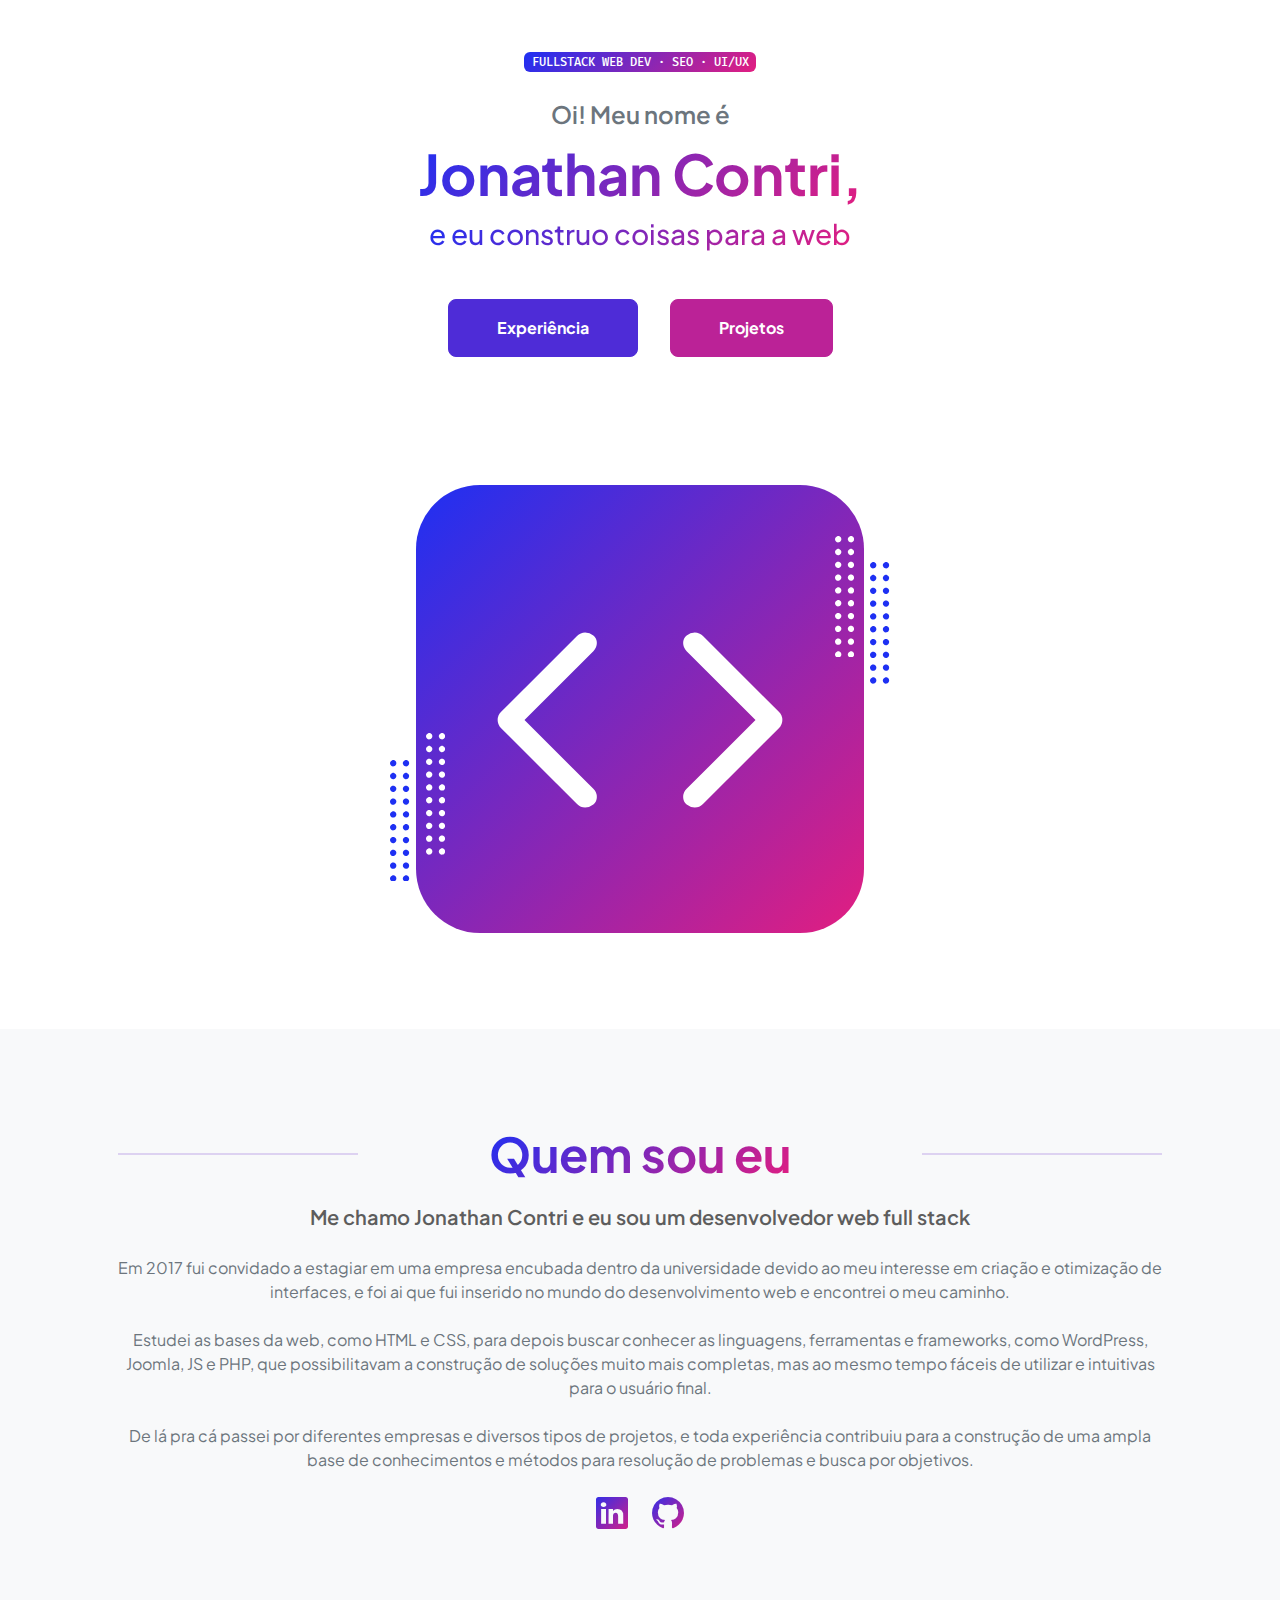
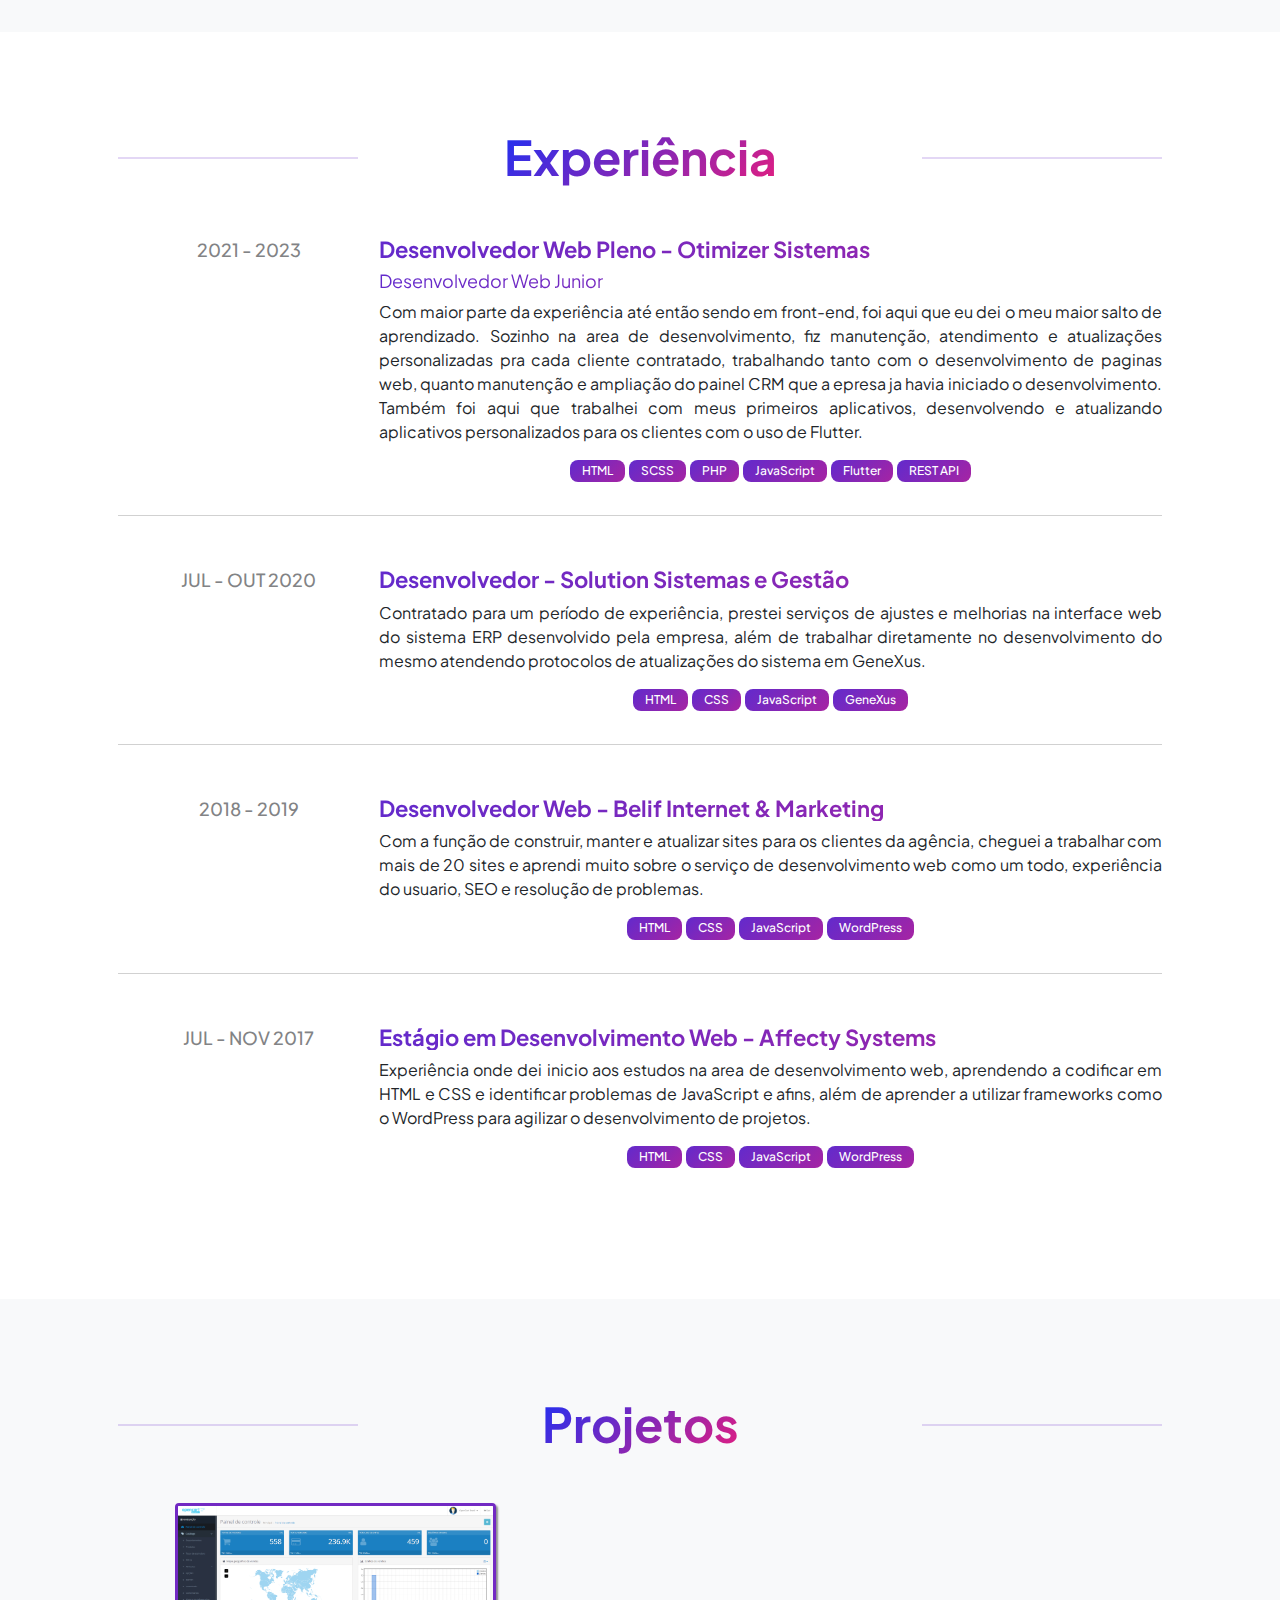
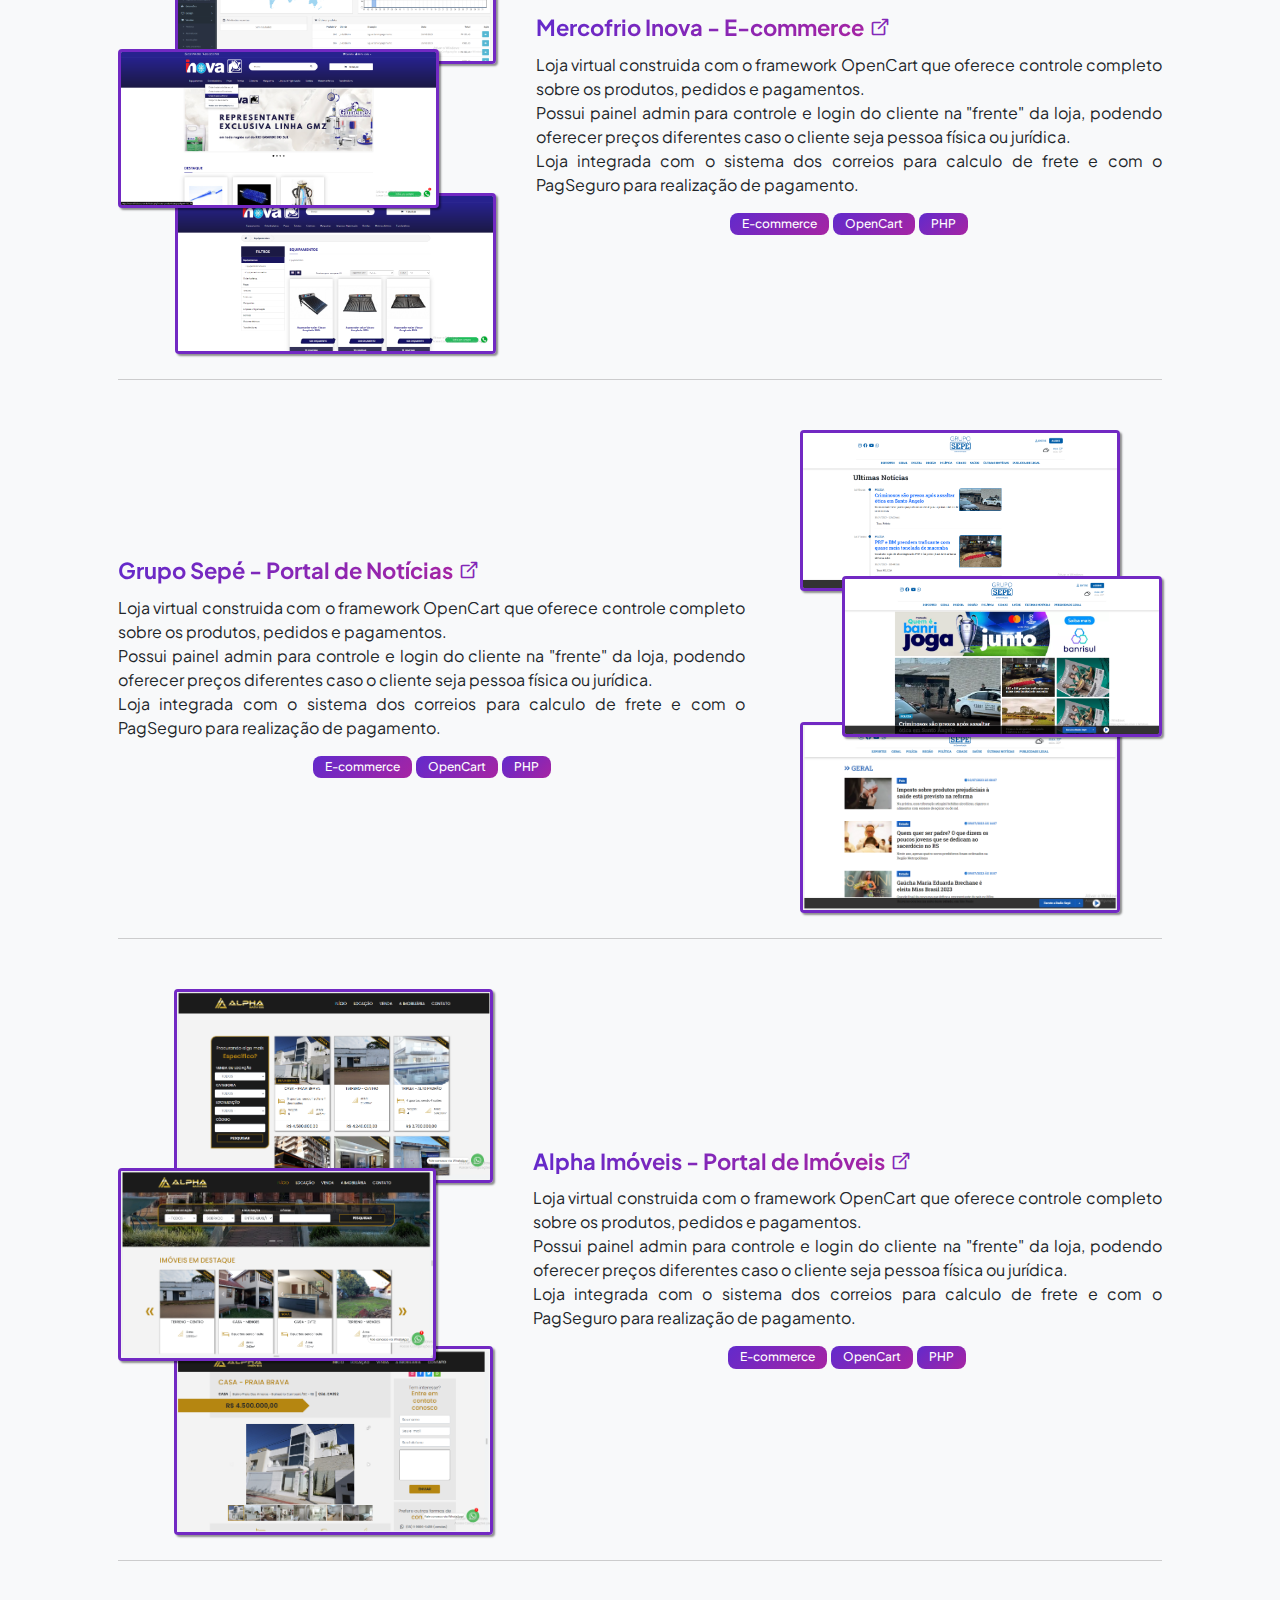
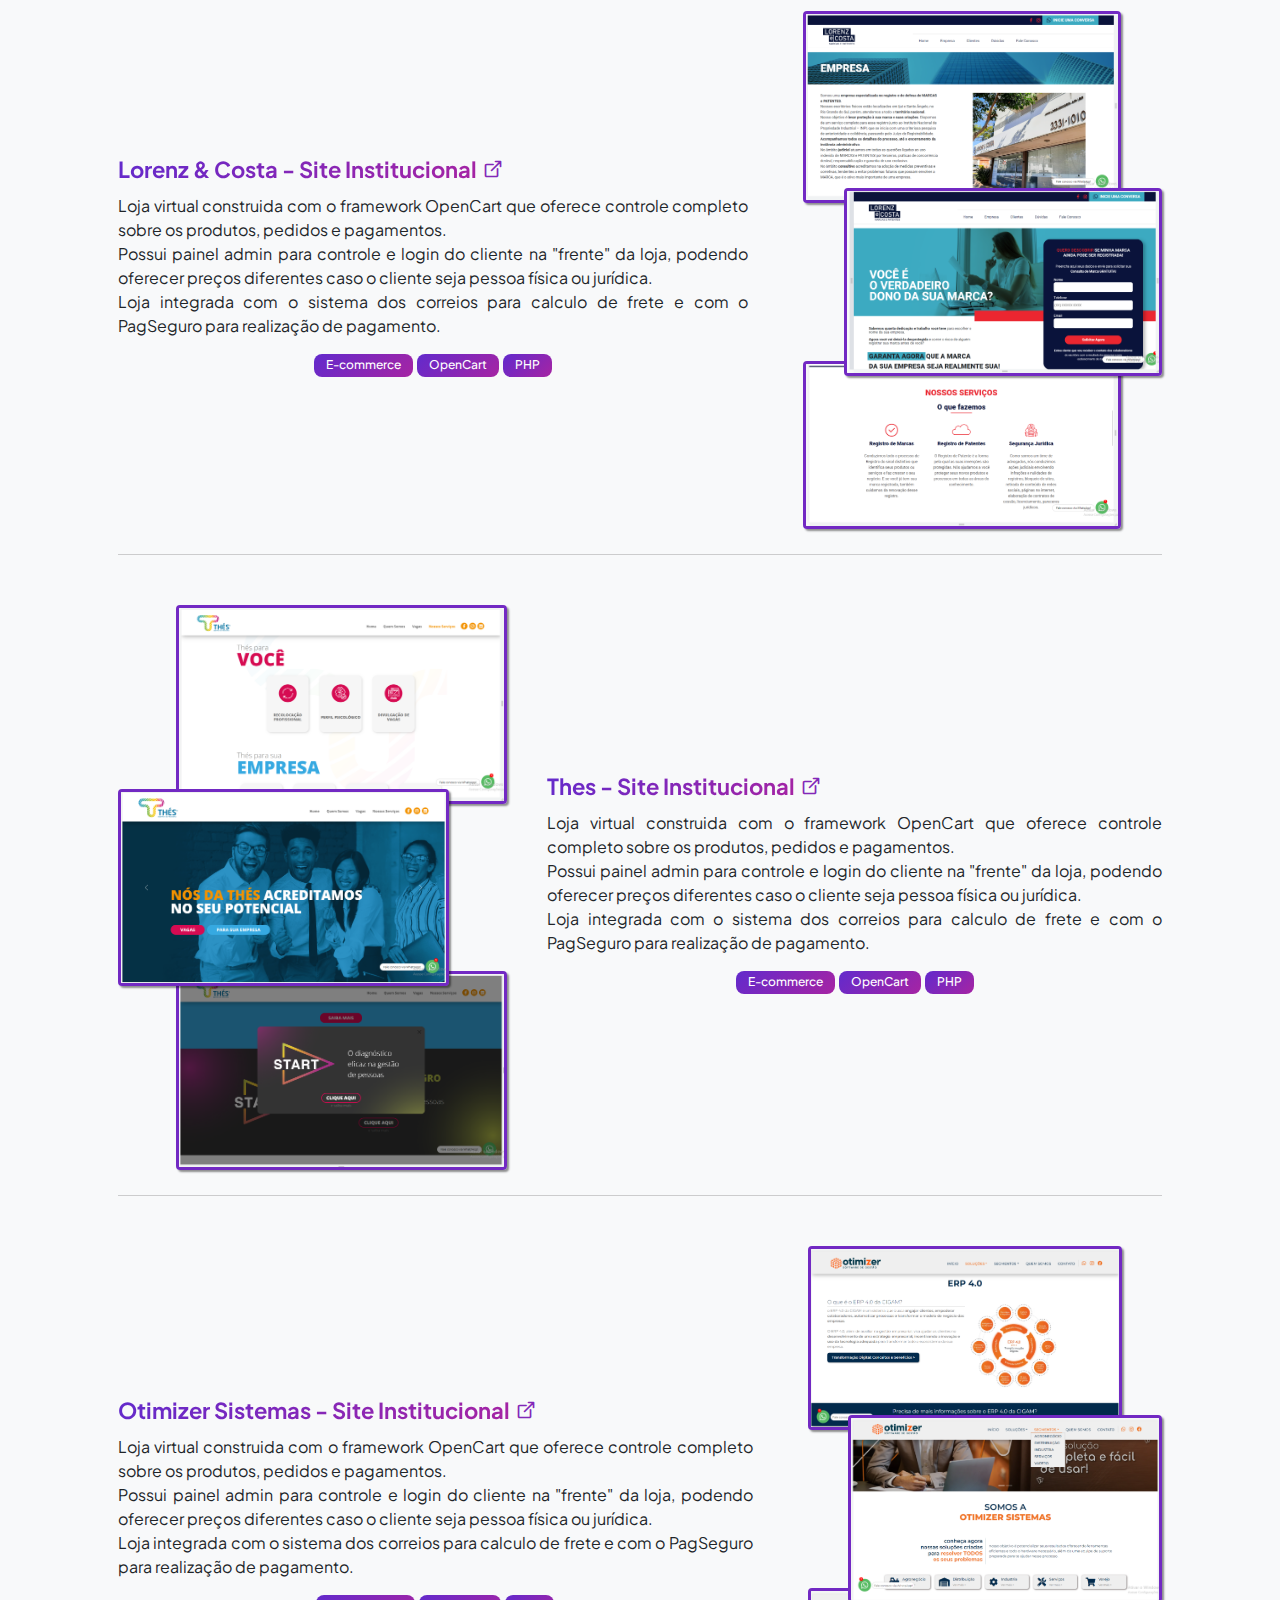
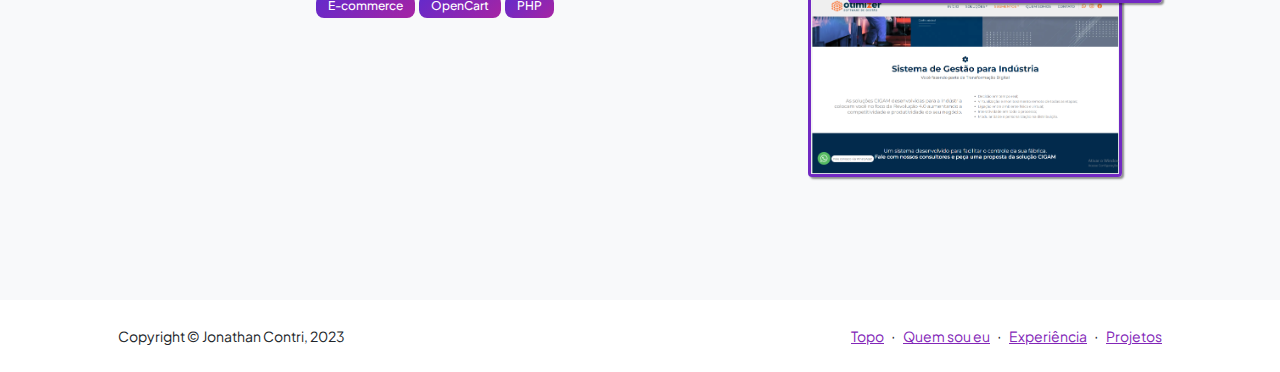
==== index.html @ 83e4466a "deploy" ====
<!DOCTYPE html>
<html lang="en">
    <head>
        <meta charset="utf-8" />
        <meta name="viewport" content="width=device-width, initial-scale=1, shrink-to-fit=no" />
        <meta name="description" content="" />
        <meta name="author" content="" />
        <title>Jonathan Contri, Desenvolvedor Web</title>
        <!-- Favicon-->
        <link rel="icon" type="image/x-icon" href="assets/favicon.ico" />
        <!-- Custom Google font-->
        <link rel="preconnect" href="https://fonts.googleapis.com" />
        <link rel="preconnect" href="https://fonts.gstatic.com" crossorigin />
        <link href="https://fonts.googleapis.com/css2?family=Plus+Jakarta+Sans:wght@100;200;300;400;500;600;700;800;900&amp;display=swap" rel="stylesheet" />
        <!-- Bootstrap icons-->
        <link href="https://cdn.jsdelivr.net/npm/bootstrap-icons@1.8.1/font/bootstrap-icons.css" rel="stylesheet" />
        <!-- Core theme CSS (includes Bootstrap)-->
        <link href="css/styles.css" rel="stylesheet" />
        <!-- Custom CSS -->
        <link href="css/custom.css" rel="stylesheet" />
        <!-- FontAwesome Icons-->
        <link rel="stylesheet" href="https://cdnjs.cloudflare.com/ajax/libs/font-awesome/6.4.0/css/all.min.css" integrity="sha512-iecdLmaskl7CVkqkXNQ/ZH/XLlvWZOJyj7Yy7tcenmpD1ypASozpmT/E0iPtmFIB46ZmdtAc9eNBvH0H/ZpiBw==" crossorigin="anonymous" referrerpolicy="no-referrer" />
    </head>
    <body id="index" class="d-flex flex-column h-100">
        <main class="flex-shrink-0">
            <!-- Navigation-->
            <!--
            <nav class="navbar navbar-expand-lg navbar-light bg-white py-3">
                <div class="container px-5">
                    <a class="navbar-brand" href="index.html"><span class="fw-bolder text-primary"></span></a>
                    <button class="navbar-toggler" type="button" data-bs-toggle="collapse" data-bs-target="#navbarSupportedContent" aria-controls="navbarSupportedContent" aria-expanded="false" aria-label="Toggle navigation"><span class="navbar-toggler-icon"></span></button>
                    <div class="collapse navbar-collapse" id="navbarSupportedContent">
                        <ul class="navbar-nav ms-auto mb-2 mb-lg-0 small fw-bolder">
                            <li class="nav-item"><a class="nav-link" href="index.html"></a></li>
                            <li class="nav-item"><a class="nav-link" href="resume.html"></a></li>
                            <li class="nav-item"><a class="nav-link" href="projects.html"></a></li>
                            <li class="nav-item"><a class="nav-link" href="contact.html"></a></li>
                        </ul>
                    </div>
                </div>
            </nav>
            -->
            <!-- Header-->
            <header id="topo" class="py-5">
                <div class="container px-5 pb-5">
                    <div class="row gx-5 align-items-center">
                        <div class="col-xxl-5">
                            <!-- Header text content-->
                            <div id="header-content" class="text-center text-xxl-start">
                                <div class="badge bg-gradient-primary-to-secondary text-white mb-4"><div class="text-uppercase">FULLSTACK WEB DEV &middot; SEO &middot; UI/UX</div></div>
                                <div class="fs-2 text-muted">Oi! Meu nome é</div>
                                <h1 class="display-3 fw-bolder"><span class="text-gradient d-inline">Jonathan Contri,</span></h1>
                                <h3 class="fs-3 mb-5"><span class="text-gradient d-inline">e eu construo coisas para a web</span></h3> 
                                <div class="d-grid gap-3 d-sm-flex justify-content-sm-center justify-content-xxl-start mb-3">
                                    <a class="btn btn-primary btn-lg px-5 py-3 me-sm-3 fs-6 fw-bolder" href="#experience">Experiência</a>
                                    <a class="btn btn-secondary btn-lg px-5 py-3 fs-6 fw-bolder" href="#experience">Projetos</a>
                                </div>
                            </div>
                        </div>
                        <div class="col-xxl-7">
                            <!-- Header profile picture-->
                            <div class="d-flex justify-content-center mt-5 mt-xxl-0">
                                <div class="profile bg-gradient-primary-to-secondary">
                                    <!-- <img class="profile-img" src="assets/profile.png" alt="..." /> -->
                                    <i class="bi bi-code"></i>
                                    <div class="dots-1">
                                        <!-- SVG Dots-->
                                        <svg version="1.1" xmlns="http://www.w3.org/2000/svg" xmlns:xlink="http://www.w3.org/1999/xlink" x="0px" y="0px" viewBox="0 0 191.6 1215.4" style="enable-background: new 0 0 191.6 1215.4" xml:space="preserve">
                                            <g transform="translate(0.000000,1280.000000) scale(0.100000,-0.100000)">
                                                <path d="M227.7,12788.6c-105-35-200-141-222-248c-43-206,163-412,369-369c155,32,275,190,260,339c-11,105-90,213-190,262        C383.7,12801.6,289.7,12808.6,227.7,12788.6z"></path>
                                                <path d="M1507.7,12788.6c-151-50-253-216-222-362c25-119,136-230,254-255c194-41,395,142,375,339c-11,105-90,213-190,262        C1663.7,12801.6,1569.7,12808.6,1507.7,12788.6z"></path>
                                                <path d="M227.7,11508.6c-105-35-200-141-222-248c-43-206,163-412,369-369c155,32,275,190,260,339c-11,105-90,213-190,262        C383.7,11521.6,289.7,11528.6,227.7,11508.6z"></path>
                                                <path d="M1507.7,11508.6c-151-50-253-216-222-362c25-119,136-230,254-255c194-41,395,142,375,339c-11,105-90,213-190,262        C1663.7,11521.6,1569.7,11528.6,1507.7,11508.6z"></path>
                                                <path d="M227.7,10228.6c-105-35-200-141-222-248c-43-206,163-412,369-369c155,32,275,190,260,339c-11,105-90,213-190,262        C383.7,10241.6,289.7,10248.6,227.7,10228.6z"></path>
                                                <path d="M1507.7,10228.6c-105-35-200-141-222-248c-43-206,163-412,369-369c155,32,275,190,260,339c-11,105-90,213-190,262        C1663.7,10241.6,1569.7,10248.6,1507.7,10228.6z"></path>
                                                <path d="M227.7,8948.6c-105-35-200-141-222-248c-43-206,163-412,369-369c155,32,275,190,260,339c-11,105-90,213-190,262        C383.7,8961.6,289.7,8968.6,227.7,8948.6z"></path>
                                                <path d="M1507.7,8948.6c-105-35-200-141-222-248c-43-206,163-412,369-369c155,32,275,190,260,339c-11,105-90,213-190,262        C1663.7,8961.6,1569.7,8968.6,1507.7,8948.6z"></path>
                                                <path d="M227.7,7668.6c-105-35-200-141-222-248c-43-206,163-412,369-369c155,32,275,190,260,339c-11,105-90,213-190,262        C383.7,7681.6,289.7,7688.6,227.7,7668.6z"></path>
                                                <path d="M1507.7,7668.6c-105-35-200-141-222-248c-43-206,163-412,369-369c155,32,275,190,260,339c-11,105-90,213-190,262        C1663.7,7681.6,1569.7,7688.6,1507.7,7668.6z"></path>
                                                <path d="M227.7,6388.6c-105-35-200-141-222-248c-43-206,163-412,369-369c155,32,275,190,260,339c-11,105-90,213-190,262        C383.7,6401.6,289.7,6408.6,227.7,6388.6z"></path>
                                                <path d="M1507.7,6388.6c-105-35-200-141-222-248c-43-206,163-412,369-369c155,32,275,190,260,339c-11,105-90,213-190,262        C1663.7,6401.6,1569.7,6408.6,1507.7,6388.6z"></path>
                                                <path d="M227.7,5108.6c-105-35-200-141-222-248c-43-206,163-412,369-369c155,32,275,190,260,339c-11,105-90,213-190,262        C383.7,5121.6,289.7,5128.6,227.7,5108.6z"></path>
                                                <path d="M1507.7,5108.6c-105-35-200-141-222-248c-43-206,163-412,369-369c155,32,275,190,260,339c-11,105-90,213-190,262        C1663.7,5121.6,1569.7,5128.6,1507.7,5108.6z"></path>
                                                <path d="M227.7,3828.6c-105-35-200-141-222-248c-43-206,163-412,369-369c155,32,275,190,260,339c-11,105-90,213-190,262        C383.7,3841.6,289.7,3848.6,227.7,3828.6z"></path>
                                                <path d="M1507.7,3828.6c-105-35-200-141-222-248c-43-206,163-412,369-369c155,32,275,190,260,339c-11,105-90,213-190,262        C1663.7,3841.6,1569.7,3848.6,1507.7,3828.6z"></path>
                                                <path d="M227.7,2548.6c-105-35-200-141-222-248c-43-206,163-412,369-369c155,32,275,190,260,339c-11,105-90,213-190,262        C383.7,2561.6,289.7,2568.6,227.7,2548.6z"></path>
                                                <path d="M1507.7,2548.6c-105-35-200-141-222-248c-43-206,163-412,369-369c155,32,275,190,260,339c-11,105-90,213-190,262        C1663.7,2561.6,1569.7,2568.6,1507.7,2548.6z"></path>
                                                <path d="M227.7,1268.6c-105-35-200-141-222-248c-43-206,163-412,369-369c155,32,275,190,260,339c-11,105-90,213-190,262        C383.7,1281.6,289.7,1288.6,227.7,1268.6z"></path>
                                                <path d="M1507.7,1268.6c-105-35-200-141-222-248c-43-206,163-412,369-369c155,32,275,190,260,339c-11,105-90,213-190,262        C1663.7,1281.6,1569.7,1288.6,1507.7,1268.6z"></path>
                                            </g>
                                        </svg>
                                        <!-- END of SVG dots-->
                                    </div>
                                    <div class="dots-2">
                                        <!-- SVG Dots-->
                                        <svg version="1.1" xmlns="http://www.w3.org/2000/svg" xmlns:xlink="http://www.w3.org/1999/xlink" x="0px" y="0px" viewBox="0 0 191.6 1215.4" style="enable-background: new 0 0 191.6 1215.4" xml:space="preserve">
                                            <g transform="translate(0.000000,1280.000000) scale(0.100000,-0.100000)">
                                                <path d="M227.7,12788.6c-105-35-200-141-222-248c-43-206,163-412,369-369c155,32,275,190,260,339c-11,105-90,213-190,262        C383.7,12801.6,289.7,12808.6,227.7,12788.6z"></path>
                                                <path d="M1507.7,12788.6c-151-50-253-216-222-362c25-119,136-230,254-255c194-41,395,142,375,339c-11,105-90,213-190,262        C1663.7,12801.6,1569.7,12808.6,1507.7,12788.6z"></path>
                                                <path d="M227.7,11508.6c-105-35-200-141-222-248c-43-206,163-412,369-369c155,32,275,190,260,339c-11,105-90,213-190,262        C383.7,11521.6,289.7,11528.6,227.7,11508.6z"></path>
                                                <path d="M1507.7,11508.6c-151-50-253-216-222-362c25-119,136-230,254-255c194-41,395,142,375,339c-11,105-90,213-190,262        C1663.7,11521.6,1569.7,11528.6,1507.7,11508.6z"></path>
                                                <path d="M227.7,10228.6c-105-35-200-141-222-248c-43-206,163-412,369-369c155,32,275,190,260,339c-11,105-90,213-190,262        C383.7,10241.6,289.7,10248.6,227.7,10228.6z"></path>
                                                <path d="M1507.7,10228.6c-105-35-200-141-222-248c-43-206,163-412,369-369c155,32,275,190,260,339c-11,105-90,213-190,262        C1663.7,10241.6,1569.7,10248.6,1507.7,10228.6z"></path>
                                                <path d="M227.7,8948.6c-105-35-200-141-222-248c-43-206,163-412,369-369c155,32,275,190,260,339c-11,105-90,213-190,262        C383.7,8961.6,289.7,8968.6,227.7,8948.6z"></path>
                                                <path d="M1507.7,8948.6c-105-35-200-141-222-248c-43-206,163-412,369-369c155,32,275,190,260,339c-11,105-90,213-190,262        C1663.7,8961.6,1569.7,8968.6,1507.7,8948.6z"></path>
                                                <path d="M227.7,7668.6c-105-35-200-141-222-248c-43-206,163-412,369-369c155,32,275,190,260,339c-11,105-90,213-190,262        C383.7,7681.6,289.7,7688.6,227.7,7668.6z"></path>
                                                <path d="M1507.7,7668.6c-105-35-200-141-222-248c-43-206,163-412,369-369c155,32,275,190,260,339c-11,105-90,213-190,262        C1663.7,7681.6,1569.7,7688.6,1507.7,7668.6z"></path>
                                                <path d="M227.7,6388.6c-105-35-200-141-222-248c-43-206,163-412,369-369c155,32,275,190,260,339c-11,105-90,213-190,262        C383.7,6401.6,289.7,6408.6,227.7,6388.6z"></path>
                                                <path d="M1507.7,6388.6c-105-35-200-141-222-248c-43-206,163-412,369-369c155,32,275,190,260,339c-11,105-90,213-190,262        C1663.7,6401.6,1569.7,6408.6,1507.7,6388.6z"></path>
                                                <path d="M227.7,5108.6c-105-35-200-141-222-248c-43-206,163-412,369-369c155,32,275,190,260,339c-11,105-90,213-190,262        C383.7,5121.6,289.7,5128.6,227.7,5108.6z"></path>
                                                <path d="M1507.7,5108.6c-105-35-200-141-222-248c-43-206,163-412,369-369c155,32,275,190,260,339c-11,105-90,213-190,262        C1663.7,5121.6,1569.7,5128.6,1507.7,5108.6z"></path>
                                                <path d="M227.7,3828.6c-105-35-200-141-222-248c-43-206,163-412,369-369c155,32,275,190,260,339c-11,105-90,213-190,262        C383.7,3841.6,289.7,3848.6,227.7,3828.6z"></path>
                                                <path d="M1507.7,3828.6c-105-35-200-141-222-248c-43-206,163-412,369-369c155,32,275,190,260,339c-11,105-90,213-190,262        C1663.7,3841.6,1569.7,3848.6,1507.7,3828.6z"></path>
                                                <path d="M227.7,2548.6c-105-35-200-141-222-248c-43-206,163-412,369-369c155,32,275,190,260,339c-11,105-90,213-190,262        C383.7,2561.6,289.7,2568.6,227.7,2548.6z"></path>
                                                <path d="M1507.7,2548.6c-105-35-200-141-222-248c-43-206,163-412,369-369c155,32,275,190,260,339c-11,105-90,213-190,262        C1663.7,2561.6,1569.7,2568.6,1507.7,2548.6z"></path>
                                                <path d="M227.7,1268.6c-105-35-200-141-222-248c-43-206,163-412,369-369c155,32,275,190,260,339c-11,105-90,213-190,262        C383.7,1281.6,289.7,1288.6,227.7,1268.6z"></path>
                                                <path d="M1507.7,1268.6c-105-35-200-141-222-248c-43-206,163-412,369-369c155,32,275,190,260,339c-11,105-90,213-190,262        C1663.7,1281.6,1569.7,1288.6,1507.7,1268.6z"></path>
                                            </g>
                                        </svg>
                                        <!-- END of SVG dots-->
                                    </div>
                                    <div class="dots-3">
                                        <!-- SVG Dots-->
                                        <svg version="1.1" xmlns="http://www.w3.org/2000/svg" xmlns:xlink="http://www.w3.org/1999/xlink" x="0px" y="0px" viewBox="0 0 191.6 1215.4" style="enable-background: new 0 0 191.6 1215.4" xml:space="preserve">
                                            <g transform="translate(0.000000,1280.000000) scale(0.100000,-0.100000)">
                                                <path d="M227.7,12788.6c-105-35-200-141-222-248c-43-206,163-412,369-369c155,32,275,190,260,339c-11,105-90,213-190,262        C383.7,12801.6,289.7,12808.6,227.7,12788.6z"></path>
                                                <path d="M1507.7,12788.6c-151-50-253-216-222-362c25-119,136-230,254-255c194-41,395,142,375,339c-11,105-90,213-190,262        C1663.7,12801.6,1569.7,12808.6,1507.7,12788.6z"></path>
                                                <path d="M227.7,11508.6c-105-35-200-141-222-248c-43-206,163-412,369-369c155,32,275,190,260,339c-11,105-90,213-190,262        C383.7,11521.6,289.7,11528.6,227.7,11508.6z"></path>
                                                <path d="M1507.7,11508.6c-151-50-253-216-222-362c25-119,136-230,254-255c194-41,395,142,375,339c-11,105-90,213-190,262        C1663.7,11521.6,1569.7,11528.6,1507.7,11508.6z"></path>
                                                <path d="M227.7,10228.6c-105-35-200-141-222-248c-43-206,163-412,369-369c155,32,275,190,260,339c-11,105-90,213-190,262        C383.7,10241.6,289.7,10248.6,227.7,10228.6z"></path>
                                                <path d="M1507.7,10228.6c-105-35-200-141-222-248c-43-206,163-412,369-369c155,32,275,190,260,339c-11,105-90,213-190,262        C1663.7,10241.6,1569.7,10248.6,1507.7,10228.6z"></path>
                                                <path d="M227.7,8948.6c-105-35-200-141-222-248c-43-206,163-412,369-369c155,32,275,190,260,339c-11,105-90,213-190,262        C383.7,8961.6,289.7,8968.6,227.7,8948.6z"></path>
                                                <path d="M1507.7,8948.6c-105-35-200-141-222-248c-43-206,163-412,369-369c155,32,275,190,260,339c-11,105-90,213-190,262        C1663.7,8961.6,1569.7,8968.6,1507.7,8948.6z"></path>
                                                <path d="M227.7,7668.6c-105-35-200-141-222-248c-43-206,163-412,369-369c155,32,275,190,260,339c-11,105-90,213-190,262        C383.7,7681.6,289.7,7688.6,227.7,7668.6z"></path>
                                                <path d="M1507.7,7668.6c-105-35-200-141-222-248c-43-206,163-412,369-369c155,32,275,190,260,339c-11,105-90,213-190,262        C1663.7,7681.6,1569.7,7688.6,1507.7,7668.6z"></path>
                                                <path d="M227.7,6388.6c-105-35-200-141-222-248c-43-206,163-412,369-369c155,32,275,190,260,339c-11,105-90,213-190,262        C383.7,6401.6,289.7,6408.6,227.7,6388.6z"></path>
                                                <path d="M1507.7,6388.6c-105-35-200-141-222-248c-43-206,163-412,369-369c155,32,275,190,260,339c-11,105-90,213-190,262        C1663.7,6401.6,1569.7,6408.6,1507.7,6388.6z"></path>
                                                <path d="M227.7,5108.6c-105-35-200-141-222-248c-43-206,163-412,369-369c155,32,275,190,260,339c-11,105-90,213-190,262        C383.7,5121.6,289.7,5128.6,227.7,5108.6z"></path>
                                                <path d="M1507.7,5108.6c-105-35-200-141-222-248c-43-206,163-412,369-369c155,32,275,190,260,339c-11,105-90,213-190,262        C1663.7,5121.6,1569.7,5128.6,1507.7,5108.6z"></path>
                                                <path d="M227.7,3828.6c-105-35-200-141-222-248c-43-206,163-412,369-369c155,32,275,190,260,339c-11,105-90,213-190,262        C383.7,3841.6,289.7,3848.6,227.7,3828.6z"></path>
                                                <path d="M1507.7,3828.6c-105-35-200-141-222-248c-43-206,163-412,369-369c155,32,275,190,260,339c-11,105-90,213-190,262        C1663.7,3841.6,1569.7,3848.6,1507.7,3828.6z"></path>
                                                <path d="M227.7,2548.6c-105-35-200-141-222-248c-43-206,163-412,369-369c155,32,275,190,260,339c-11,105-90,213-190,262        C383.7,2561.6,289.7,2568.6,227.7,2548.6z"></path>
                                                <path d="M1507.7,2548.6c-105-35-200-141-222-248c-43-206,163-412,369-369c155,32,275,190,260,339c-11,105-90,213-190,262        C1663.7,2561.6,1569.7,2568.6,1507.7,2548.6z"></path>
                                                <path d="M227.7,1268.6c-105-35-200-141-222-248c-43-206,163-412,369-369c155,32,275,190,260,339c-11,105-90,213-190,262        C383.7,1281.6,289.7,1288.6,227.7,1268.6z"></path>
                                                <path d="M1507.7,1268.6c-105-35-200-141-222-248c-43-206,163-412,369-369c155,32,275,190,260,339c-11,105-90,213-190,262        C1663.7,1281.6,1569.7,1288.6,1507.7,1268.6z"></path>
                                            </g>
                                        </svg>
                                        <!-- END of SVG dots-->
                                    </div>
                                    <div class="dots-4">
                                        <!-- SVG Dots-->
                                        <svg version="1.1" xmlns="http://www.w3.org/2000/svg" xmlns:xlink="http://www.w3.org/1999/xlink" x="0px" y="0px" viewBox="0 0 191.6 1215.4" style="enable-background: new 0 0 191.6 1215.4" xml:space="preserve">
                                            <g transform="translate(0.000000,1280.000000) scale(0.100000,-0.100000)">
                                                <path d="M227.7,12788.6c-105-35-200-141-222-248c-43-206,163-412,369-369c155,32,275,190,260,339c-11,105-90,213-190,262        C383.7,12801.6,289.7,12808.6,227.7,12788.6z"></path>
                                                <path d="M1507.7,12788.6c-151-50-253-216-222-362c25-119,136-230,254-255c194-41,395,142,375,339c-11,105-90,213-190,262        C1663.7,12801.6,1569.7,12808.6,1507.7,12788.6z"></path>
                                                <path d="M227.7,11508.6c-105-35-200-141-222-248c-43-206,163-412,369-369c155,32,275,190,260,339c-11,105-90,213-190,262        C383.7,11521.6,289.7,11528.6,227.7,11508.6z"></path>
                                                <path d="M1507.7,11508.6c-151-50-253-216-222-362c25-119,136-230,254-255c194-41,395,142,375,339c-11,105-90,213-190,262        C1663.7,11521.6,1569.7,11528.6,1507.7,11508.6z"></path>
                                                <path d="M227.7,10228.6c-105-35-200-141-222-248c-43-206,163-412,369-369c155,32,275,190,260,339c-11,105-90,213-190,262        C383.7,10241.6,289.7,10248.6,227.7,10228.6z"></path>
                                                <path d="M1507.7,10228.6c-105-35-200-141-222-248c-43-206,163-412,369-369c155,32,275,190,260,339c-11,105-90,213-190,262        C1663.7,10241.6,1569.7,10248.6,1507.7,10228.6z"></path>
                                                <path d="M227.7,8948.6c-105-35-200-141-222-248c-43-206,163-412,369-369c155,32,275,190,260,339c-11,105-90,213-190,262        C383.7,8961.6,289.7,8968.6,227.7,8948.6z"></path>
                                                <path d="M1507.7,8948.6c-105-35-200-141-222-248c-43-206,163-412,369-369c155,32,275,190,260,339c-11,105-90,213-190,262        C1663.7,8961.6,1569.7,8968.6,1507.7,8948.6z"></path>
                                                <path d="M227.7,7668.6c-105-35-200-141-222-248c-43-206,163-412,369-369c155,32,275,190,260,339c-11,105-90,213-190,262        C383.7,7681.6,289.7,7688.6,227.7,7668.6z"></path>
                                                <path d="M1507.7,7668.6c-105-35-200-141-222-248c-43-206,163-412,369-369c155,32,275,190,260,339c-11,105-90,213-190,262        C1663.7,7681.6,1569.7,7688.6,1507.7,7668.6z"></path>
                                                <path d="M227.7,6388.6c-105-35-200-141-222-248c-43-206,163-412,369-369c155,32,275,190,260,339c-11,105-90,213-190,262        C383.7,6401.6,289.7,6408.6,227.7,6388.6z"></path>
                                                <path d="M1507.7,6388.6c-105-35-200-141-222-248c-43-206,163-412,369-369c155,32,275,190,260,339c-11,105-90,213-190,262        C1663.7,6401.6,1569.7,6408.6,1507.7,6388.6z"></path>
                                                <path d="M227.7,5108.6c-105-35-200-141-222-248c-43-206,163-412,369-369c155,32,275,190,260,339c-11,105-90,213-190,262        C383.7,5121.6,289.7,5128.6,227.7,5108.6z"></path>
                                                <path d="M1507.7,5108.6c-105-35-200-141-222-248c-43-206,163-412,369-369c155,32,275,190,260,339c-11,105-90,213-190,262        C1663.7,5121.6,1569.7,5128.6,1507.7,5108.6z"></path>
                                                <path d="M227.7,3828.6c-105-35-200-141-222-248c-43-206,163-412,369-369c155,32,275,190,260,339c-11,105-90,213-190,262        C383.7,3841.6,289.7,3848.6,227.7,3828.6z"></path>
                                                <path d="M1507.7,3828.6c-105-35-200-141-222-248c-43-206,163-412,369-369c155,32,275,190,260,339c-11,105-90,213-190,262        C1663.7,3841.6,1569.7,3848.6,1507.7,3828.6z"></path>
                                                <path d="M227.7,2548.6c-105-35-200-141-222-248c-43-206,163-412,369-369c155,32,275,190,260,339c-11,105-90,213-190,262        C383.7,2561.6,289.7,2568.6,227.7,2548.6z"></path>
                                                <path d="M1507.7,2548.6c-105-35-200-141-222-248c-43-206,163-412,369-369c155,32,275,190,260,339c-11,105-90,213-190,262        C1663.7,2561.6,1569.7,2568.6,1507.7,2548.6z"></path>
                                                <path d="M227.7,1268.6c-105-35-200-141-222-248c-43-206,163-412,369-369c155,32,275,190,260,339c-11,105-90,213-190,262        C383.7,1281.6,289.7,1288.6,227.7,1268.6z"></path>
                                                <path d="M1507.7,1268.6c-105-35-200-141-222-248c-43-206,163-412,369-369c155,32,275,190,260,339c-11,105-90,213-190,262        C1663.7,1281.6,1569.7,1288.6,1507.7,1268.6z"></path>
                                            </g>
                                        </svg>
                                        <!-- END of SVG dots-->
                                    </div>
                                </div>
                            </div>
                        </div>
                    </div>
                </div>
            </header>

            <!-- About Section-->
            <section id="about" class="bg-light py-5">
                <div class="container px-5">
                    <div class="row gx-5 justify-content-center">
                        <div class="col-xxl-8">
                            <div class="text-center my-5">
                                <h2 class="display-5 fw-bolder"><span class="text-gradient d-inline">Quem sou eu</span></h2>
                                <p class="lead fw-light mb-4">Me chamo Jonathan Contri e eu sou um desenvolvedor web full stack</p>
                                <p class="text-muted">
                                    Em 2017 fui convidado a estagiar em uma empresa encubada dentro da universidade devido ao meu interesse em criação e otimização de interfaces, e foi ai que fui inserido no mundo do desenvolvimento web e encontrei o meu caminho.
                                    <br><br>
                                    Estudei as bases da web, como HTML e CSS, para depois buscar conhecer as linguagens, ferramentas e frameworks, como WordPress, Joomla, JS e PHP, que possibilitavam a construção de soluções muito mais completas, mas ao mesmo tempo fáceis de utilizar e intuitivas para o usuário final.
                                    <br><br>
                                    De lá pra cá passei por diferentes empresas e diversos tipos de projetos, e toda experiência contribuiu para a construção de uma ampla base de conhecimentos e métodos para resolução de problemas e busca por objetivos.
                                </p>
                                <div class="d-flex justify-content-center fs-2 gap-4">
                                    <a class="text-gradient" href="#!"><i class="bi bi-linkedin"></i></a>
                                    <a class="text-gradient" href="#!"><i class="bi bi-github"></i></a>
                                </div>
                            </div>
                        </div>
                    </div>
                </div>
            </section>

            <!-- Experience Section-->
            <section id="experience" class="py-5">
                <div class="container px-5">
                    <div class="row gx-5 justify-content-center">
                        <div class="col-xxl-8">
                            <div class="text-center my-5">
                                <h2 class="display-5 fw-bolder"><span class="text-gradient d-inline">Experiência</span></h2>
                                
                                <div class="experience-list">

                                    <div class="experience-item">
                                        <p class="experience-date">2021 - 2023</p>
                                        <div class="experience-info">
                                            <h4 class="experience-job">Desenvolvedor Web Pleno - Otimizer Sistemas</h4>
                                            <h5 class="experience-job before">Desenvolvedor Web Junior</h5>
                                            <p class="experience-description">
                                                Com maior parte da experiência até então sendo em front-end, foi aqui que eu dei o meu maior salto de aprendizado. Sozinho na area de desenvolvimento, fiz manutenção, atendimento e atualizações personalizadas pra cada cliente contratado, trabalhando tanto com o desenvolvimento de paginas web, quanto manutenção e ampliação do painel CRM que a epresa ja havia iniciado o desenvolvimento. Também foi aqui que trabalhei com meus primeiros aplicativos, desenvolvendo e atualizando aplicativos personalizados para os clientes com o uso de Flutter.
                                            </p>
                                            <div class="experience-tools">
                                                <h6 class="experience-tool">HTML</h6>
                                                <h6 class="experience-tool">SCSS</h6>
                                                <h6 class="experience-tool">PHP</h6>
                                                <h6 class="experience-tool">JavaScript</h6>
                                                <h6 class="experience-tool">Flutter</h6>
                                                <h6 class="experience-tool">REST API</h6>
                                            </div>
                                        </div>
                                    </div>

                                    <div class="experience-item">
                                        <p class="experience-date">jul - out 2020</p>
                                        <div class="experience-info">
                                            <h4 class="experience-job">Desenvolvedor - Solution Sistemas e Gestão</h4>
                                            <h5 class="experience-job before"></h5>
                                            <p class="experience-description">
                                                Contratado para um período de experiência, prestei serviços de ajustes e melhorias na interface web do sistema ERP desenvolvido pela empresa, além de trabalhar diretamente no desenvolvimento do mesmo atendendo protocolos de atualizações do sistema em GeneXus.
                                            </p>
                                            <div class="experience-tools">
                                                <h6 class="experience-tool">HTML</h6>
                                                <h6 class="experience-tool">CSS</h6>
                                                <h6 class="experience-tool">JavaScript</h6>
                                                <h6 class="experience-tool">GeneXus</h6>
                                            </div>
                                        </div>
                                    </div>

                                    <div class="experience-item">
                                        <p class="experience-date">2018 - 2019</p>
                                        <div class="experience-info">
                                            <h4 class="experience-job">Desenvolvedor Web - Belif Internet & Marketing</h4>
                                            <p class="experience-description">
                                                Com a função de construir, manter e atualizar sites para os clientes da agência, cheguei a trabalhar com mais de 20 sites e aprendi muito sobre o serviço de desenvolvimento web como um todo, experiência do usuario, SEO e resolução de problemas.
                                            </p>
                                            <div class="experience-tools">
                                                <h6 class="experience-tool">HTML</h6>
                                                <h6 class="experience-tool">CSS</h6>
                                                <h6 class="experience-tool">JavaScript</h6>
                                                <h6 class="experience-tool">WordPress</h6>
                                            </div>
                                        </div>
                                    </div>

                                    <div class="experience-item">
                                        <p class="experience-date">jul - nov 2017</p>
                                        <div class="experience-info">
                                            <h4 class="experience-job">Estágio em Desenvolvimento Web - Affecty Systems</h4>
                                            <p class="experience-description">
                                                Experiência onde dei inicio aos estudos na area de desenvolvimento web, aprendendo a codificar em HTML e CSS e identificar problemas de JavaScript e afins, além de aprender a utilizar frameworks como o WordPress para agilizar o desenvolvimento de projetos.
                                            </p>
                                            <div class="experience-tools">
                                                <h6 class="experience-tool">HTML</h6>
                                                <h6 class="experience-tool">CSS</h6>
                                                <h6 class="experience-tool">JavaScript</h6>
                                                <h6 class="experience-tool">WordPress</h6>
                                            </div>
                                        </div>
                                    </div>
                                </div>
                                
                            </div>
                        </div>
                    </div>
                </div>
            </section>

            <!-- Projects Section-->
            <section id="projects" class="bg-light py-5">
                <div class="container px-5">
                    <div class="row gx-5 justify-content-center">
                        <div class="col-xxl-8">
                            <div class="text-center my-5">
                                <h2 class="display-5 fw-bolder"><span class="text-gradient d-inline">Projetos</span></h2>

                                <div class="projects-list">

                                    <div class="projects-item">
                                        <div class="project-imgs">
                                            <img class="project-img" src="./assets/img/projects/inova2.png" alt="pic 1">
                                            <img class="project-img mid" src="./assets/img/projects/inova1.png" alt="pic 2">
                                            <img class="project-img" src="./assets/img/projects/inova3.png" alt="pic 3">
                                        </div>
                                        <div class="project-info">
                                            <a href="https://mercofrioinova.com.br/" target="_blank"><h4 class="project-title">Mercofrio Inova - E-commerce</h4><i class="bi bi-box-arrow-up-right"></i></a>
                                            <p class="project-description">
                                                Loja virtual construida com o framework OpenCart que oferece controle completo sobre os produtos, pedidos e pagamentos.<br>Possui painel admin para controle e login do cliente na "frente" da loja, podendo oferecer preços diferentes caso o cliente seja pessoa física ou jurídica.<br>Loja integrada com o sistema dos correios para calculo de frete e com o PagSeguro para realização de pagamento.
                                            </p>
                                            <div class="project-tags">
                                                <h6 class="project-tag">E-commerce</h6>
                                                <h6 class="project-tag">OpenCart</h6>
                                                <h6 class="project-tag">PHP</h6>
                                            </div>
                                        </div>
                                    </div>

                                    <div class="projects-item reverse">
                                        <div class="project-imgs">
                                            <img class="project-img" src="./assets/img/projects/gsepe2.png" alt="pic 1">
                                            <img class="project-img mid" src="./assets/img/projects/gsepe1.png" alt="pic 2">
                                            <img class="project-img" src="./assets/img/projects/gsepe3.png" alt="pic 3">
                                        </div>
                                        <div class="project-info">
                                            <a href="https://gruposepe.com.br/" target="_blank"><h4 class="project-title">Grupo Sepé - Portal de Notícias</h4><i class="bi bi-box-arrow-up-right"></i></a>
                                            <p class="project-description">
                                                Loja virtual construida com o framework OpenCart que oferece controle completo sobre os produtos, pedidos e pagamentos.<br>Possui painel admin para controle e login do cliente na "frente" da loja, podendo oferecer preços diferentes caso o cliente seja pessoa física ou jurídica.<br>Loja integrada com o sistema dos correios para calculo de frete e com o PagSeguro para realização de pagamento.
                                            </p>
                                            <div class="project-tags">
                                                <h6 class="project-tag">E-commerce</h6>
                                                <h6 class="project-tag">OpenCart</h6>
                                                <h6 class="project-tag">PHP</h6>
                                            </div>
                                        </div>
                                    </div>

                                    <div class="projects-item">
                                        <div class="project-imgs">
                                            <img class="project-img" src="./assets/img/projects/alpha2.png" alt="pic 1">
                                            <img class="project-img mid" src="./assets/img/projects/alpha1.png" alt="pic 2">
                                            <img class="project-img" src="./assets/img/projects/alpha3.png" alt="pic 3">
                                        </div>
                                        <div class="project-info">
                                            <a href="https://alphaimoveis.com.br/" target="_blank"><h4 class="project-title">Alpha Imóveis - Portal de Imóveis</h4><i class="bi bi-box-arrow-up-right"></i></a>
                                            <p class="project-description">
                                                Loja virtual construida com o framework OpenCart que oferece controle completo sobre os produtos, pedidos e pagamentos.<br>Possui painel admin para controle e login do cliente na "frente" da loja, podendo oferecer preços diferentes caso o cliente seja pessoa física ou jurídica.<br>Loja integrada com o sistema dos correios para calculo de frete e com o PagSeguro para realização de pagamento.
                                            </p>
                                            <div class="project-tags">
                                                <h6 class="project-tag">E-commerce</h6>
                                                <h6 class="project-tag">OpenCart</h6>
                                                <h6 class="project-tag">PHP</h6>
                                            </div>
                                        </div>
                                    </div>

                                    <div class="projects-item reverse">
                                        <div class="project-imgs">
                                            <img class="project-img" src="./assets/img/projects/lorenz2.png" alt="pic 1">
                                            <img class="project-img mid" src="./assets/img/projects/lorenz1.png" alt="pic 2">
                                            <img class="project-img" src="./assets/img/projects/lorenz3.png" alt="pic 3">
                                        </div>
                                        <div class="project-info">
                                            <a href="https://lorenzecosta.com.br/" target="_blank"><h4 class="project-title">Lorenz & Costa - Site Institucional</h4><i class="bi bi-box-arrow-up-right"></i></a>
                                            <p class="project-description">
                                                Loja virtual construida com o framework OpenCart que oferece controle completo sobre os produtos, pedidos e pagamentos.<br>Possui painel admin para controle e login do cliente na "frente" da loja, podendo oferecer preços diferentes caso o cliente seja pessoa física ou jurídica.<br>Loja integrada com o sistema dos correios para calculo de frete e com o PagSeguro para realização de pagamento.
                                            </p>
                                            <div class="project-tags">
                                                <h6 class="project-tag">E-commerce</h6>
                                                <h6 class="project-tag">OpenCart</h6>
                                                <h6 class="project-tag">PHP</h6>
                                            </div>
                                        </div>
                                    </div>

                                    <div class="projects-item">
                                        <div class="project-imgs">
                                            <img class="project-img" src="./assets/img/projects/thes2.png" alt="pic 1">
                                            <img class="project-img mid" src="./assets/img/projects/thes1.png" alt="pic 2">
                                            <img class="project-img" src="./assets/img/projects/thes3.png" alt="pic 3">
                                        </div>
                                        <div class="project-info">
                                            <a href="https://thes.com.br/" target="_blank"><h4 class="project-title">Thes - Site Institucional</h4><i class="bi bi-box-arrow-up-right"></i></a>
                                            <p class="project-description">
                                                Loja virtual construida com o framework OpenCart que oferece controle completo sobre os produtos, pedidos e pagamentos.<br>Possui painel admin para controle e login do cliente na "frente" da loja, podendo oferecer preços diferentes caso o cliente seja pessoa física ou jurídica.<br>Loja integrada com o sistema dos correios para calculo de frete e com o PagSeguro para realização de pagamento.
                                            </p>
                                            <div class="project-tags">
                                                <h6 class="project-tag">E-commerce</h6>
                                                <h6 class="project-tag">OpenCart</h6>
                                                <h6 class="project-tag">PHP</h6>
                                            </div>
                                        </div>
                                    </div>

                                    <div class="projects-item reverse">
                                        <div class="project-imgs">
                                            <img class="project-img" src="./assets/img/projects/otimizer2.png" alt="pic 1">
                                            <img class="project-img mid" src="./assets/img/projects/otimizer1.png" alt="pic 2">
                                            <img class="project-img" src="./assets/img/projects/otimizer3.png" alt="pic 3">
                                        </div>
                                        <div class="project-info">
                                            <a href="https://otimizersistemas.com.br/" target="_blank"><h4 class="project-title">Otimizer Sistemas - Site Institucional</h4><i class="bi bi-box-arrow-up-right"></i></a>
                                            <p class="project-description">
                                                Loja virtual construida com o framework OpenCart que oferece controle completo sobre os produtos, pedidos e pagamentos.<br>Possui painel admin para controle e login do cliente na "frente" da loja, podendo oferecer preços diferentes caso o cliente seja pessoa física ou jurídica.<br>Loja integrada com o sistema dos correios para calculo de frete e com o PagSeguro para realização de pagamento.
                                            </p>
                                            <div class="project-tags">
                                                <h6 class="project-tag">E-commerce</h6>
                                                <h6 class="project-tag">OpenCart</h6>
                                                <h6 class="project-tag">PHP</h6>
                                            </div>
                                        </div>
                                    </div>

                                </div>
                                
                            </div>
                        </div>
                    </div>
                </div>
            </section>

        </main>
        <!-- Footer-->
        <footer class="bg-white py-4 mt-auto">
            <div class="container px-5">
                <div class="row align-items-center justify-content-between flex-column flex-sm-row">
                    <div class="col-auto"><div class="small m-0">Copyright &copy; Jonathan Contri, 2023</div></div>
                    <div class="col-auto">
                        <a class="small" href="#topo">Topo</a>
                        <span class="mx-1">&middot;</span>
                        <a class="small" href="#about">Quem sou eu</a>
                        <span class="mx-1">&middot;</span>
                        <a class="small" href="#experience">Experiência</a>
                        <span class="mx-1">&middot;</span>
                        <a class="small" href="#!">Projetos</a>
                    </div>
                </div>
            </div>
        </footer>
        <!-- Bootstrap core JS-->
        <script src="https://cdn.jsdelivr.net/npm/bootstrap@5.2.3/dist/js/bootstrap.bundle.min.js"></script>
        <!-- Core theme JS-->
        <script src="js/scripts.js"></script>
    </body>
</html>
---- css/custom.css ----
@import url("https://fonts.googleapis.com/css2?family=Fira+Mono:wght@400;500;700&display=swap");
a {
  color: #8327b8;
}

#index #header-content .badge {
  font-weight: 500;
  font-family: 'Fira Mono', monospace;
}

#index #header-content .fs-2 {
  font-size: 1.5rem !important;
  font-weight: 600 !important;
  color: #5d5d5d;
}

#index #header-content .fs-3 {
  font-size: 1.75rem !important;
}

#index #header-content .display-3 span {
  font-size: 3.5rem !important;
}

#index #header-content .btn-primary {
  background-color: #4e2cd7;
  border-color: #4e2cd7;
}

#index #header-content .btn-primary:hover {
  background-color: #4122bd;
  border-color: #4122bd;
}

#index #header-content .btn-secondary {
  color: white;
  background-color: #bb2297;
  border-color: #bb2297;
}

#index #header-content .btn-secondary:hover {
  background-color: #971679;
  border-color: #971679;
}

#index .profile {
  display: -webkit-box;
  display: -ms-flexbox;
  display: flex;
  -webkit-box-pack: center;
      -ms-flex-pack: center;
          justify-content: center;
}

#index .profile .bi-code {
  height: -webkit-fit-content;
  height: -moz-fit-content;
  height: fit-content;
  -ms-flex-item-align: center;
      -ms-grid-row-align: center;
      align-self: center;
  color: white;
  font-size: 350px;
}

#about .lead {
  font-weight: 600 !important;
  color: #5d5d5d;
  margin-top: 1.25rem;
}

#experience .experience-item {
  display: -webkit-box;
  display: -ms-flexbox;
  display: flex;
  -webkit-box-orient: horizontal;
  -webkit-box-direction: normal;
      -ms-flex-direction: row;
          flex-direction: row;
  margin: 50px 0;
  border-bottom: 1px solid #47474740;
  padding: 0 0 25px 0;
}

#experience .experience-item:last-child {
  border-bottom: 0;
}

#experience .experience-item .experience-date {
  -webkit-box-flex: 0;
      -ms-flex: 0 0 25%;
          flex: 0 0 25%;
  font-weight: 500;
  font-size: 18px;
  color: #828385;
  text-transform: uppercase;
}

#experience .experience-item .experience-info {
  text-align: left;
}

#experience .experience-item .experience-info .experience-job {
  font-weight: 700;
  font-size: 22px;
  background: linear-gradient(135deg, #622acc 0%, #a624a3 100%);
  -webkit-background-clip: text;
  -webkit-text-fill-color: transparent;
}

#experience .experience-item .experience-info .experience-job.before {
  font-weight: 400;
  font-size: 18px;
  color: #828385;
}

#experience .experience-item .experience-info .experience-description {
  font-size: 16px;
  text-align: justify;
}

#experience .experience-item .experience-info .experience-tools {
  display: -webkit-box;
  display: -ms-flexbox;
  display: flex;
  -webkit-box-pack: center;
      -ms-flex-pack: center;
          justify-content: center;
  gap: 4px;
  -ms-flex-wrap: wrap;
      flex-wrap: wrap;
}

#experience .experience-item .experience-info .experience-tools .experience-tool {
  background: linear-gradient(135deg, #622acc 0%, #a624a3 100%);
  color: white;
  padding: 4px 12px;
  border-radius: 8px;
  font-size: 12px;
}

@media screen and (max-width: 600px) {
  #experience .experience-item {
    -webkit-box-orient: vertical;
    -webkit-box-direction: normal;
        -ms-flex-direction: column;
            flex-direction: column;
  }
}

#projects .projects-list .projects-item {
  display: -webkit-box;
  display: -ms-flexbox;
  display: flex;
  gap: 40px;
  margin: 50px 0;
  padding: 0 0 25px 0;
  border-bottom: 1px solid #47474740;
}

#projects .projects-list .projects-item:last-child {
  border-bottom: 0;
}

#projects .projects-list .projects-item .project-imgs {
  -webkit-box-flex: 100%;
      -ms-flex: 100%;
          flex: 100%;
}

#projects .projects-list .projects-item .project-imgs .project-img {
  width: 85%;
  border: 3px solid #7229c3;
  -webkit-box-shadow: 2px 2px 2px 0px #0000006e;
          box-shadow: 2px 2px 2px 0px #0000006e;
  border-radius: 4px;
  float: right;
  margin-left: 15px;
  position: relative;
  -webkit-transition: 250ms;
  transition: 250ms;
}

#projects .projects-list .projects-item .project-imgs .project-img.mid {
  float: left;
  margin-left: unset;
  margin: -15px 15px -15px 0px;
  z-index: 1;
}

#projects .projects-list .projects-item .project-imgs .project-img:hover {
  z-index: 2;
  -webkit-transform: scale(1.15);
          transform: scale(1.15);
}

#projects .projects-list .projects-item .project-info {
  display: -webkit-box;
  display: -ms-flexbox;
  display: flex;
  -ms-flex-wrap: wrap;
      flex-wrap: wrap;
  -ms-flex-line-pack: center;
      align-content: center;
}

#projects .projects-list .projects-item .project-info a {
  text-decoration: none;
  text-align: left;
  display: -webkit-box;
  display: -ms-flexbox;
  display: flex;
  -webkit-box-align: center;
      -ms-flex-align: center;
          align-items: center;
  gap: 8px;
  margin-bottom: 12px;
}

#projects .projects-list .projects-item .project-info a .bi::before, #projects .projects-list .projects-item .project-info a [class*=" bi-"]::before {
  font-weight: 900 !important;
}

#projects .projects-list .projects-item .project-title {
  font-weight: 700;
  font-size: 22px;
  background: linear-gradient(135deg, #622acc 0%, #a624a3 100%);
  -webkit-background-clip: text;
  -webkit-text-fill-color: transparent;
  margin: 0;
}

#projects .projects-list .projects-item .project-description {
  text-align: justify;
}

#projects .projects-list .projects-item .project-tags {
  display: -webkit-box;
  display: -ms-flexbox;
  display: flex;
  -webkit-box-pack: center;
      -ms-flex-pack: center;
          justify-content: center;
  gap: 4px;
  -ms-flex-wrap: wrap;
      flex-wrap: wrap;
  height: -webkit-fit-content;
  height: -moz-fit-content;
  height: fit-content;
  width: 100%;
}

#projects .projects-list .projects-item .project-tags .project-tag {
  background: linear-gradient(135deg, #622acc 0%, #a624a3 100%);
  color: white;
  padding: 4px 12px;
  border-radius: 8px;
  font-size: 12px;
}

#projects .projects-list .projects-item.reverse {
  -webkit-box-orient: horizontal;
  -webkit-box-direction: reverse;
      -ms-flex-direction: row-reverse;
          flex-direction: row-reverse;
}

#projects .projects-list .projects-item.reverse .project-img {
  float: left;
  margin-right: 15px;
}

#projects .projects-list .projects-item.reverse .project-img.mid {
  float: left;
  margin-left: unset;
  margin: -15px 15px -15px 0px;
  float: right;
  margin-right: unset;
  margin: -15px 0px -15px 15px;
}

.display-5 {
  position: relative;
  display: block;
}

.display-5 .text-gradient::before {
  content: "";
  display: block;
  width: 240px;
  height: 2px;
  background: #6a2ac830;
  left: 0;
  top: 50%;
  position: absolute;
}

.display-5 .text-gradient::after {
  content: "";
  display: block;
  width: 240px;
  height: 2px;
  background: #6a2ac830;
  right: 0;
  top: 50%;
  position: absolute;
}

@media screen and (max-width: 600px) {
  .display-5 .text-gradient::before, .display-5 .text-gradient::after {
    content: unset;
  }
}
/*# sourceMappingURL=custom.css.map */
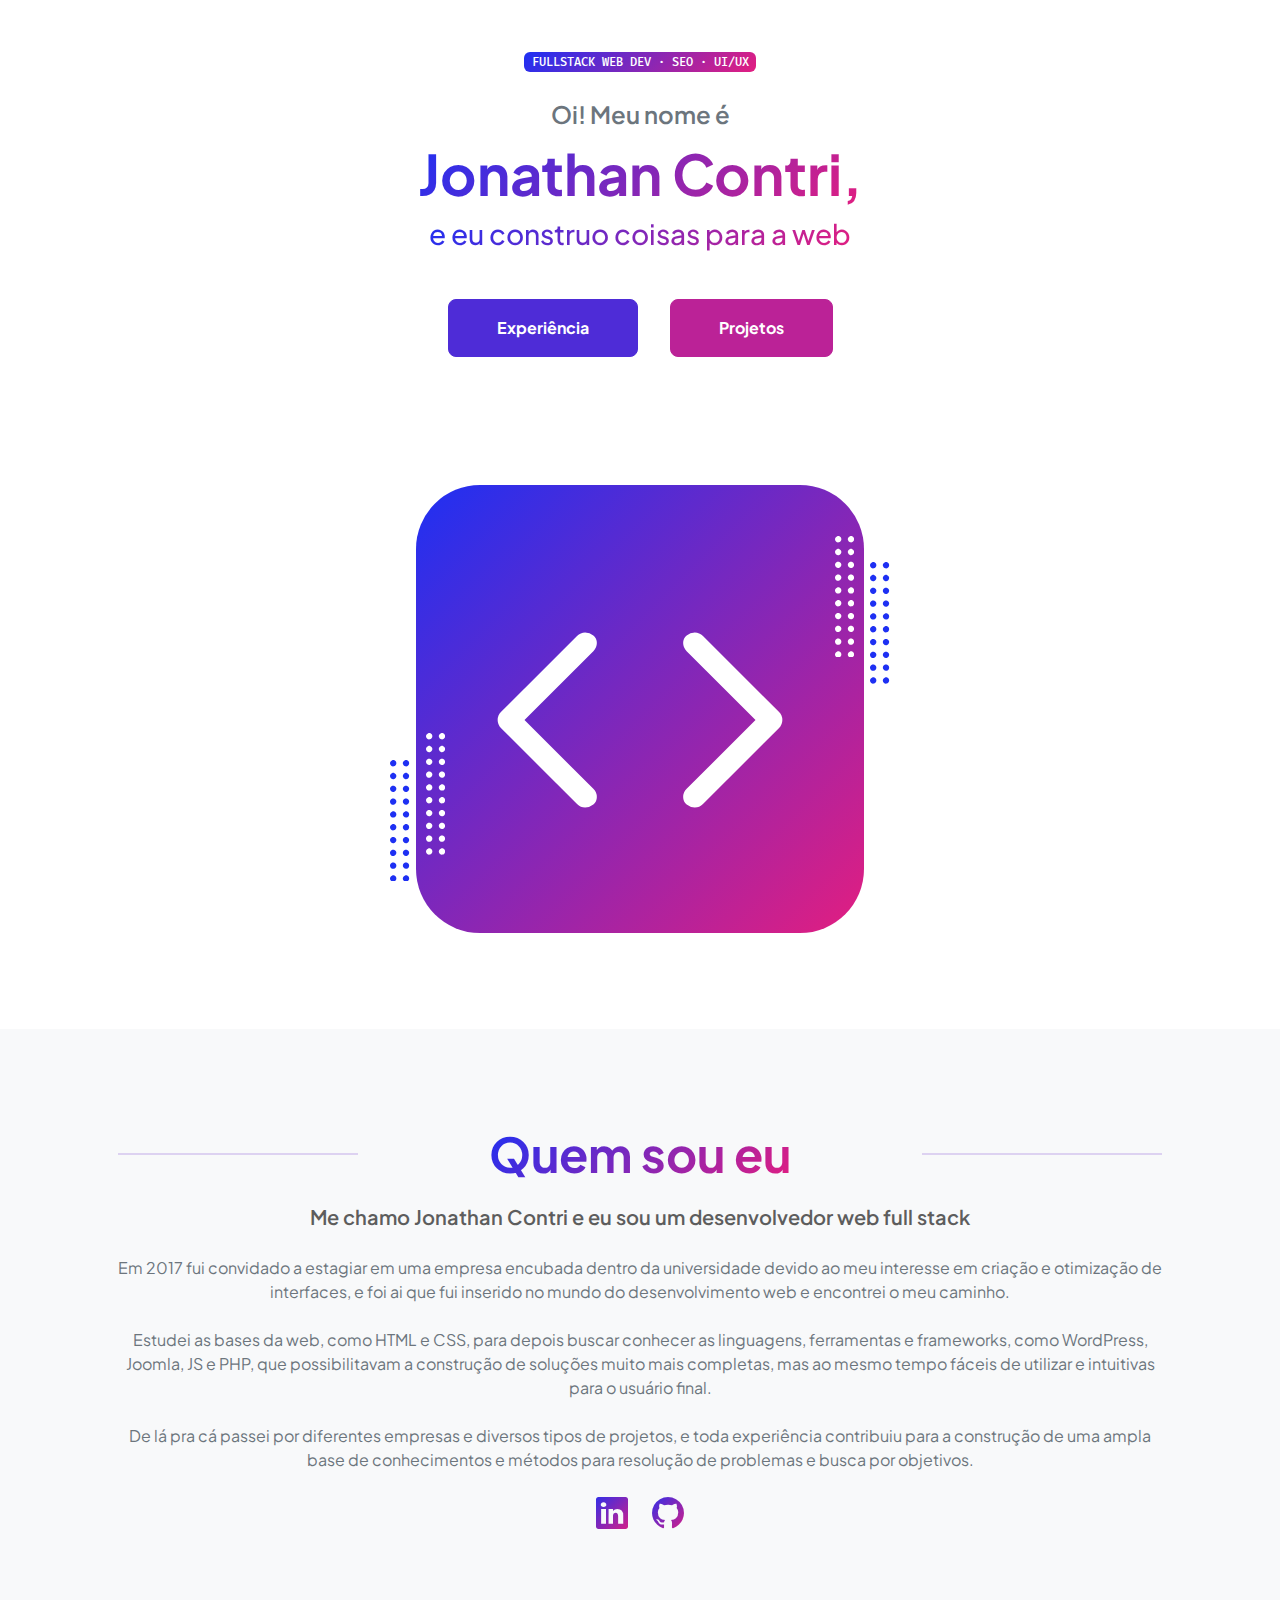
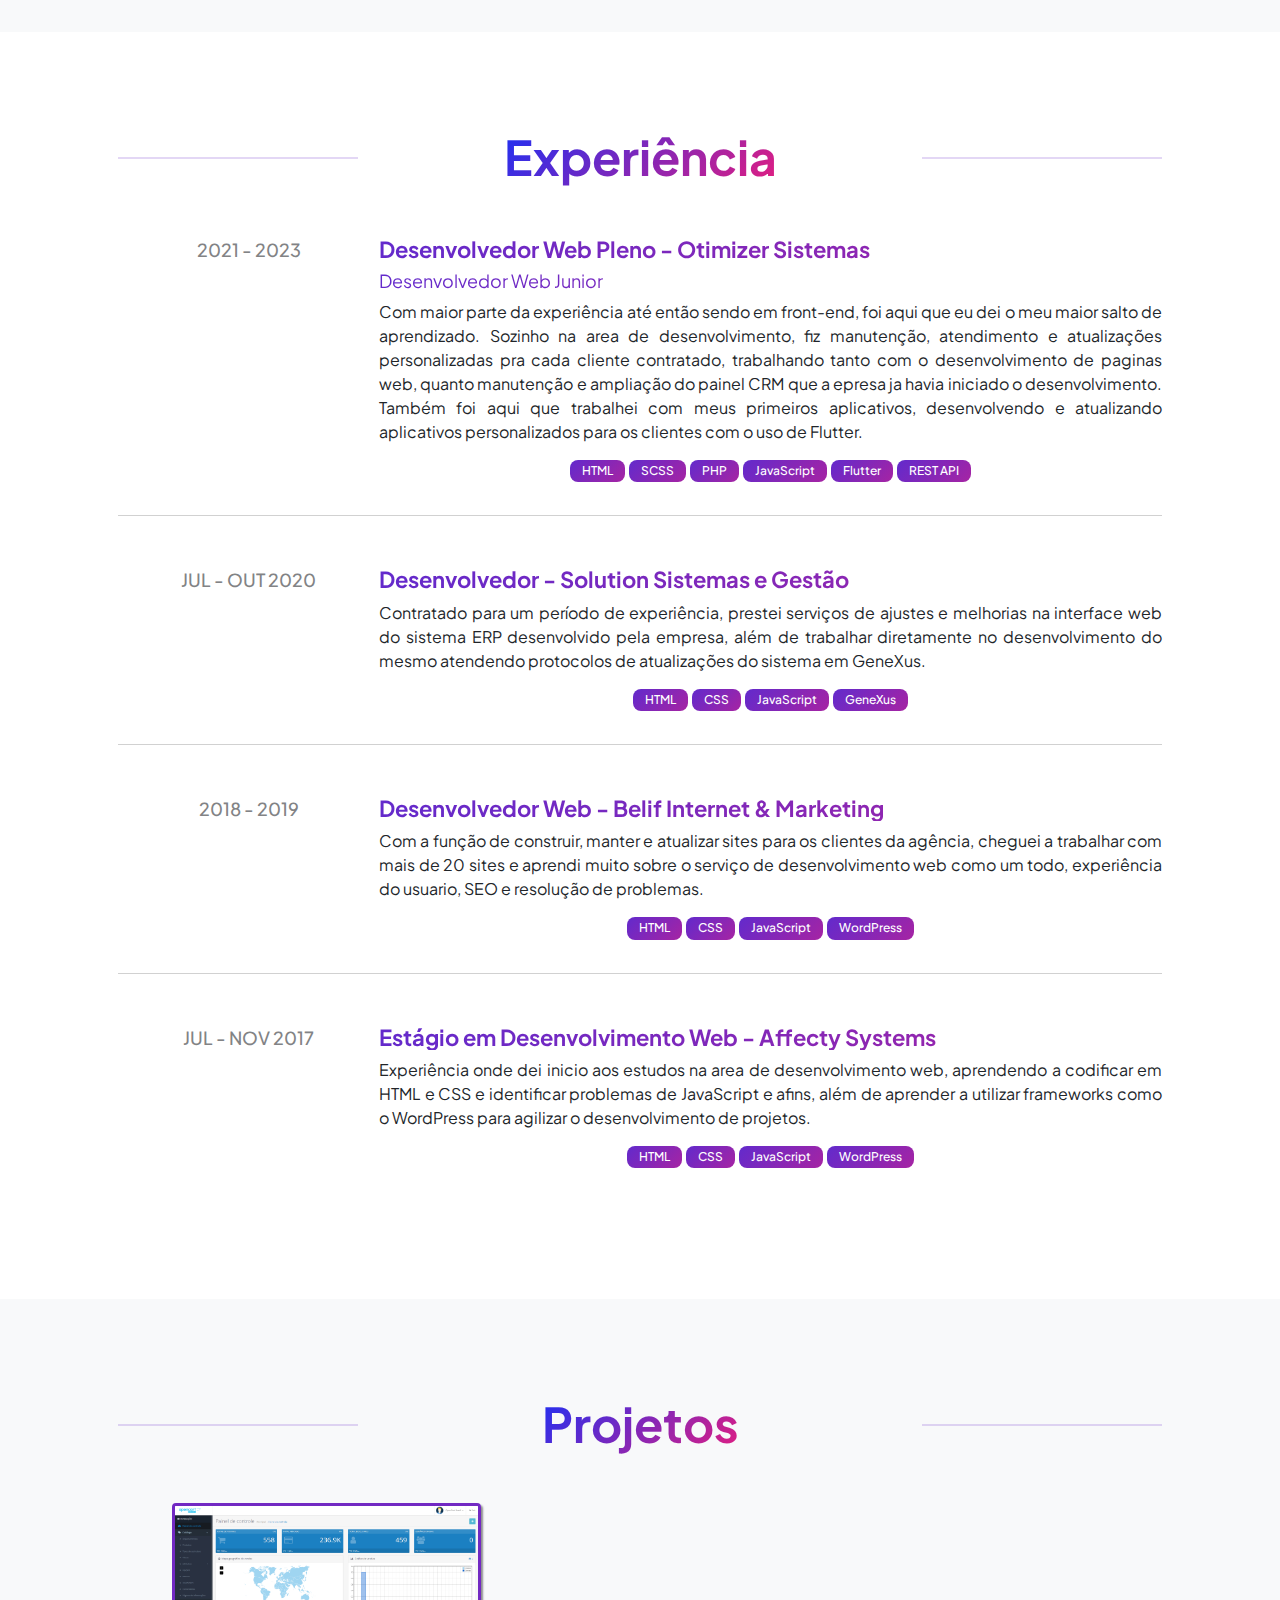
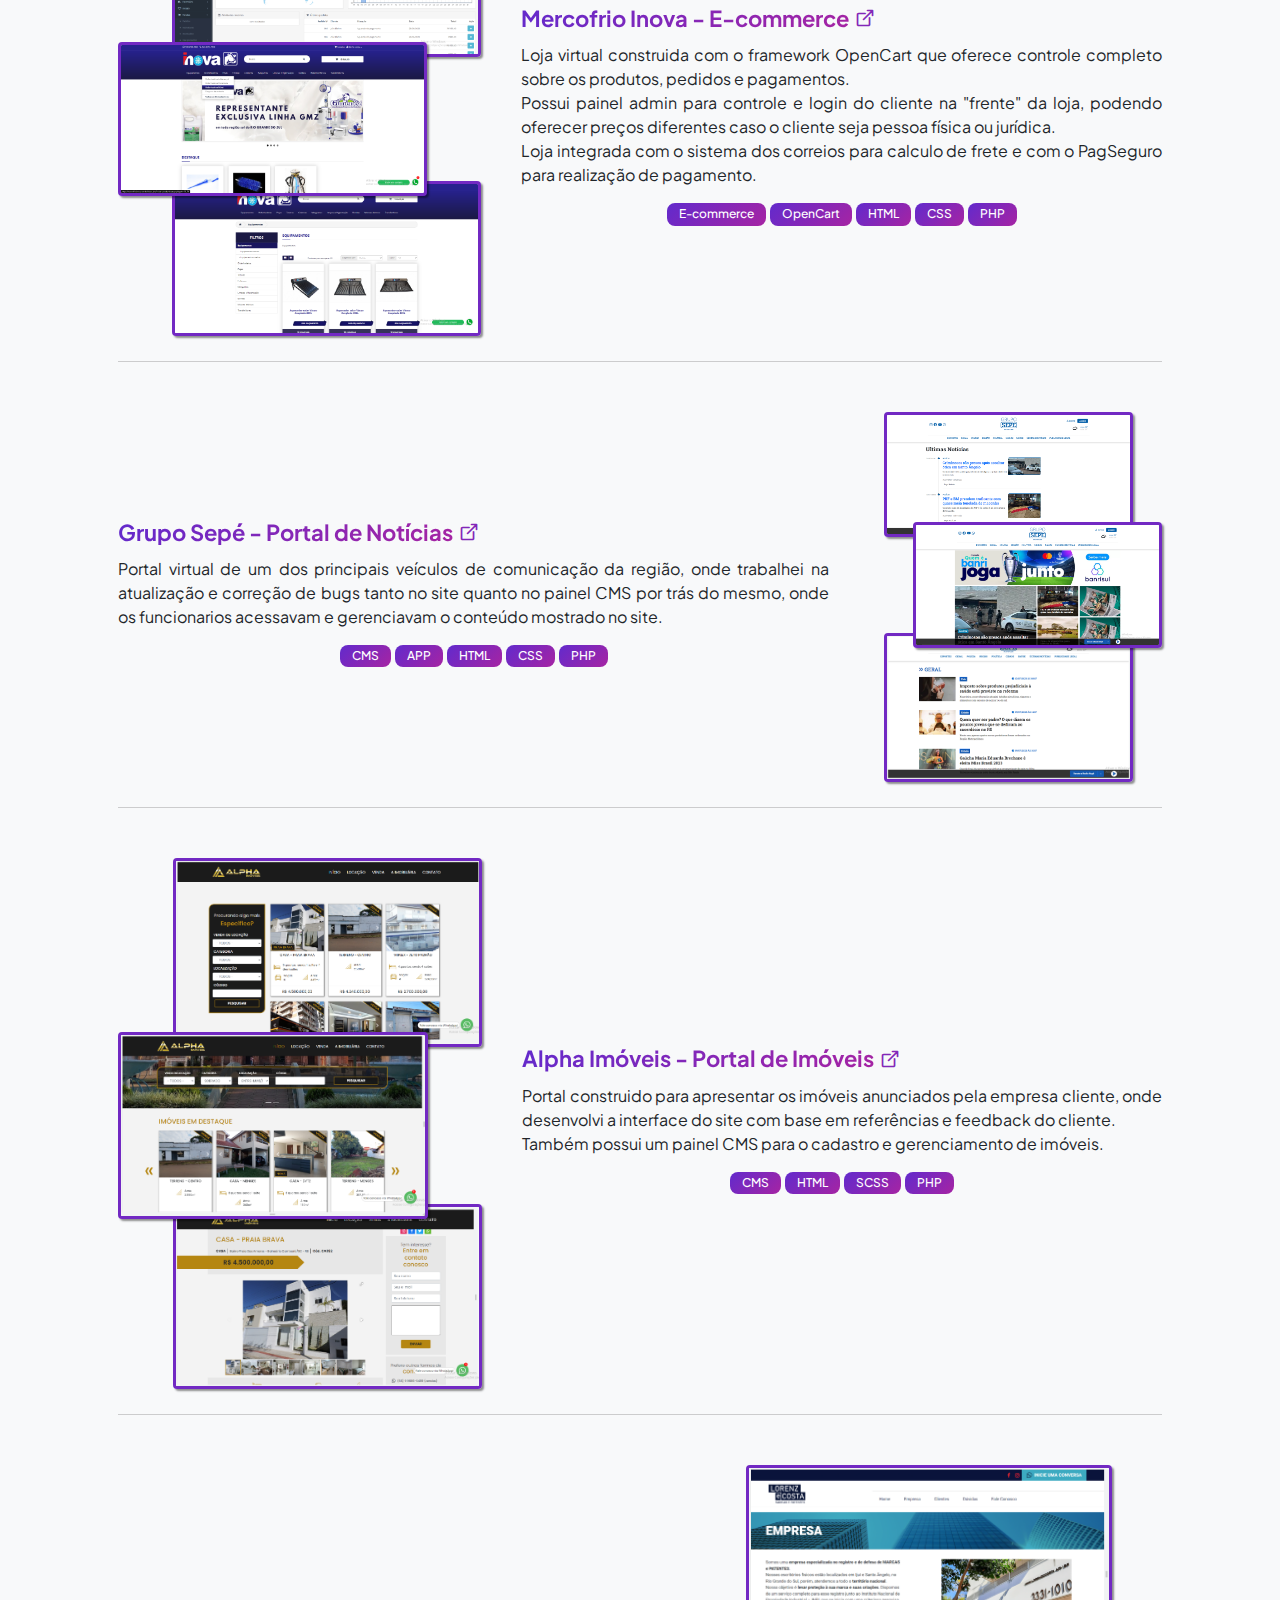
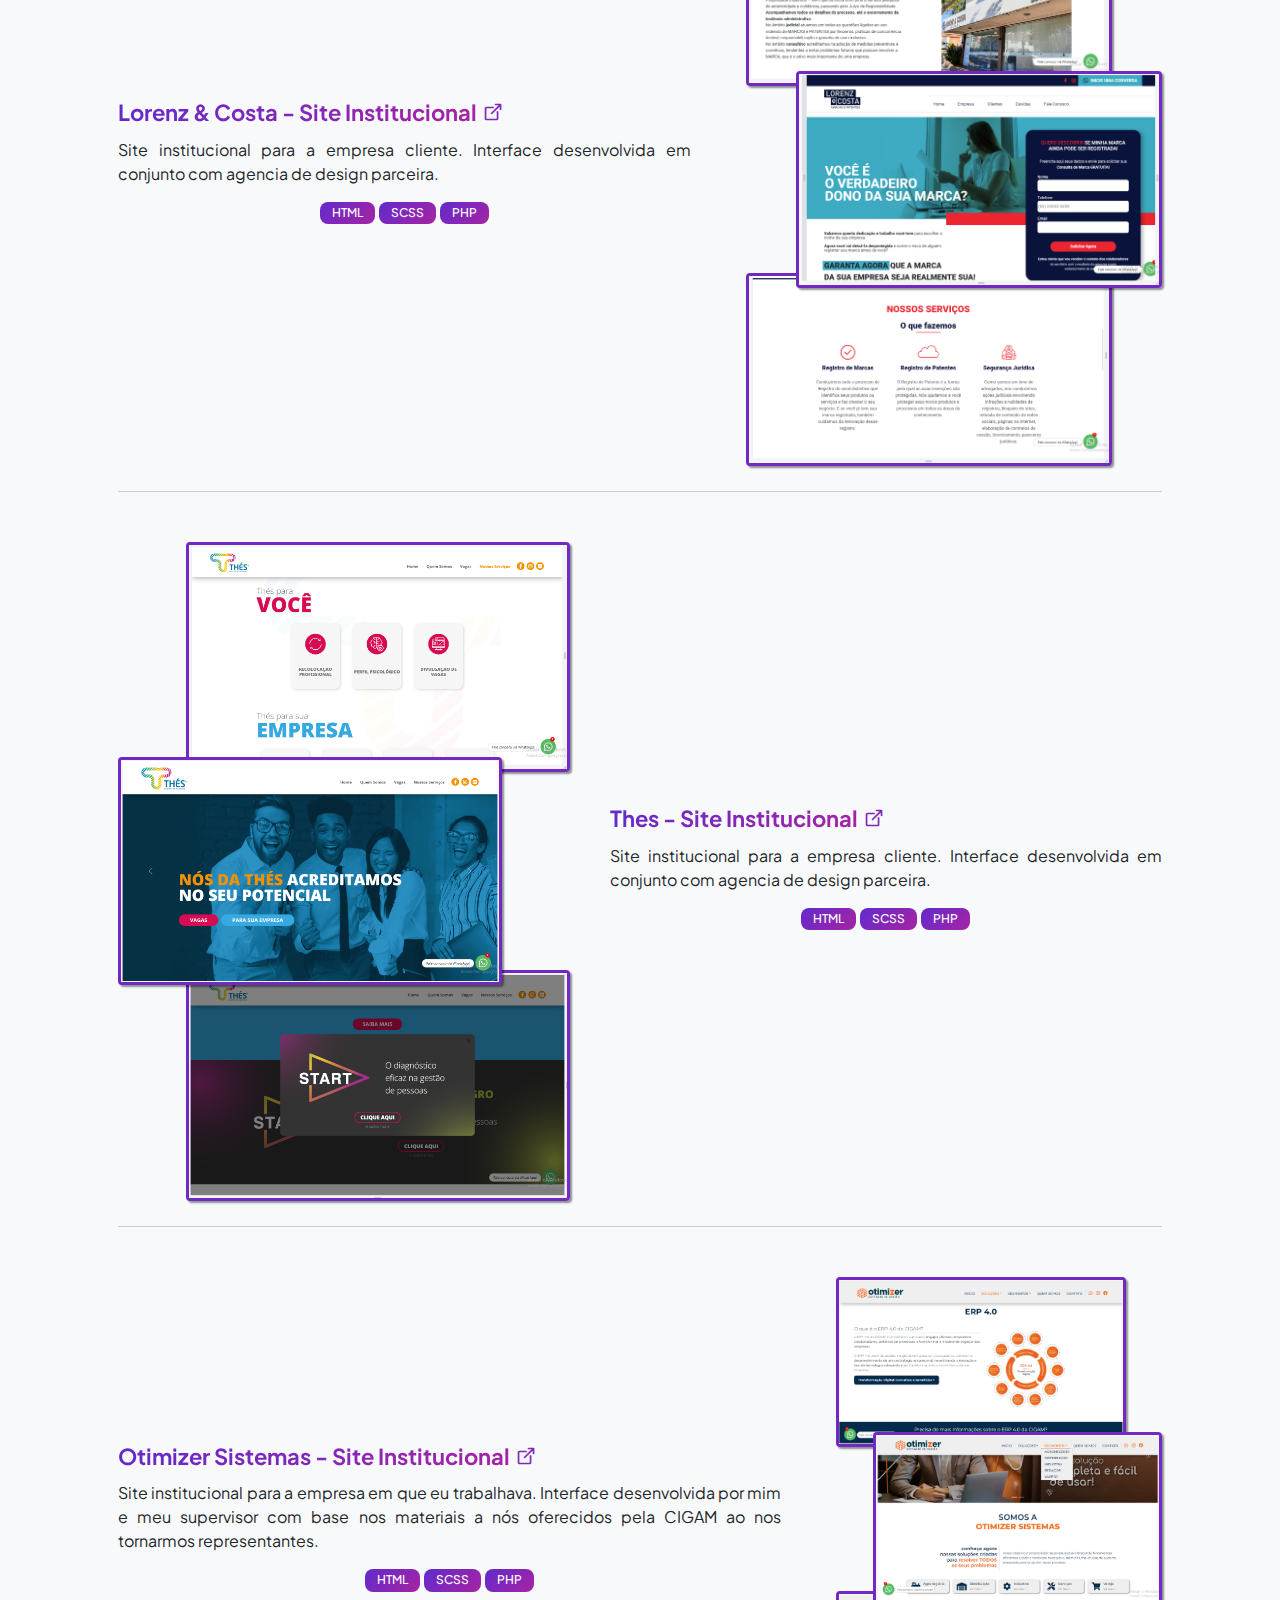
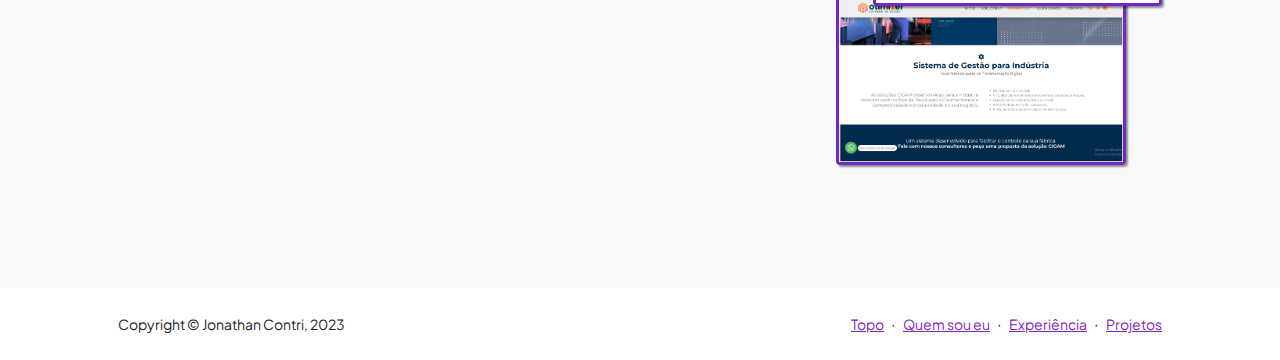
==== commit 4c83fbb0: "projects" ====
--- a/index.html
+++ b/index.html
@@ -53,7 +53,7 @@
                                 <h3 class="fs-3 mb-5"><span class="text-gradient d-inline">e eu construo coisas para a web</span></h3> 
                                 <div class="d-grid gap-3 d-sm-flex justify-content-sm-center justify-content-xxl-start mb-3">
                                     <a class="btn btn-primary btn-lg px-5 py-3 me-sm-3 fs-6 fw-bolder" href="#experience">Experiência</a>
-                                    <a class="btn btn-secondary btn-lg px-5 py-3 fs-6 fw-bolder" href="#experience">Projetos</a>
+                                    <a class="btn btn-secondary btn-lg px-5 py-3 fs-6 fw-bolder" href="#projects">Projetos</a>
                                 </div>
                             </div>
                         </div>
@@ -198,8 +198,8 @@
                                     De lá pra cá passei por diferentes empresas e diversos tipos de projetos, e toda experiência contribuiu para a construção de uma ampla base de conhecimentos e métodos para resolução de problemas e busca por objetivos.
                                 </p>
                                 <div class="d-flex justify-content-center fs-2 gap-4">
-                                    <a class="text-gradient" href="#!"><i class="bi bi-linkedin"></i></a>
-                                    <a class="text-gradient" href="#!"><i class="bi bi-github"></i></a>
+                                    <a class="text-gradient" href="https://www.linkedin.com/in/jonathan-contri-94a33b1a4/" target="_blank"><i class="bi bi-linkedin"></i></a>
+                                    <a class="text-gradient" href="https://github.com/jcontri-dev" target="_blank"><i class="bi bi-github"></i></a>
                                 </div>
                             </div>
                         </div>
@@ -316,6 +316,8 @@
                                             <div class="project-tags">
                                                 <h6 class="project-tag">E-commerce</h6>
                                                 <h6 class="project-tag">OpenCart</h6>
+                                                <h6 class="project-tag">HTML</h6>
+                                                <h6 class="project-tag">CSS</h6>
                                                 <h6 class="project-tag">PHP</h6>
                                             </div>
                                         </div>
@@ -330,11 +332,13 @@
                                         <div class="project-info">
                                             <a href="https://gruposepe.com.br/" target="_blank"><h4 class="project-title">Grupo Sepé - Portal de Notícias</h4><i class="bi bi-box-arrow-up-right"></i></a>
                                             <p class="project-description">
-                                                Loja virtual construida com o framework OpenCart que oferece controle completo sobre os produtos, pedidos e pagamentos.<br>Possui painel admin para controle e login do cliente na "frente" da loja, podendo oferecer preços diferentes caso o cliente seja pessoa física ou jurídica.<br>Loja integrada com o sistema dos correios para calculo de frete e com o PagSeguro para realização de pagamento.
-                                            </p>
-                                            <div class="project-tags">
-                                                <h6 class="project-tag">E-commerce</h6>
-                                                <h6 class="project-tag">OpenCart</h6>
+                                                Portal virtual de um dos principais veículos de comunicação da região, onde trabalhei na atualização e correção de bugs tanto no site quanto no painel CMS por trás do mesmo, onde os funcionarios acessavam e gerenciavam o conteúdo mostrado no site.
+                                            </p>
+                                            <div class="project-tags">
+                                                <h6 class="project-tag">CMS</h6>
+                                                <h6 class="project-tag">APP</h6>
+                                                <h6 class="project-tag">HTML</h6>
+                                                <h6 class="project-tag">CSS</h6>
                                                 <h6 class="project-tag">PHP</h6>
                                             </div>
                                         </div>
@@ -349,11 +353,12 @@
                                         <div class="project-info">
                                             <a href="https://alphaimoveis.com.br/" target="_blank"><h4 class="project-title">Alpha Imóveis - Portal de Imóveis</h4><i class="bi bi-box-arrow-up-right"></i></a>
                                             <p class="project-description">
-                                                Loja virtual construida com o framework OpenCart que oferece controle completo sobre os produtos, pedidos e pagamentos.<br>Possui painel admin para controle e login do cliente na "frente" da loja, podendo oferecer preços diferentes caso o cliente seja pessoa física ou jurídica.<br>Loja integrada com o sistema dos correios para calculo de frete e com o PagSeguro para realização de pagamento.
-                                            </p>
-                                            <div class="project-tags">
-                                                <h6 class="project-tag">E-commerce</h6>
-                                                <h6 class="project-tag">OpenCart</h6>
+                                                Portal construido para apresentar os imóveis anunciados pela empresa cliente, onde desenvolvi a interface do site com base em referências e feedback do cliente.<br>Também possui um painel CMS para o cadastro e gerenciamento de imóveis.
+                                            </p>
+                                            <div class="project-tags">
+                                                <h6 class="project-tag">CMS</h6>
+                                                <h6 class="project-tag">HTML</h6>
+                                                <h6 class="project-tag">SCSS</h6>
                                                 <h6 class="project-tag">PHP</h6>
                                             </div>
                                         </div>
@@ -368,11 +373,11 @@
                                         <div class="project-info">
                                             <a href="https://lorenzecosta.com.br/" target="_blank"><h4 class="project-title">Lorenz & Costa - Site Institucional</h4><i class="bi bi-box-arrow-up-right"></i></a>
                                             <p class="project-description">
-                                                Loja virtual construida com o framework OpenCart que oferece controle completo sobre os produtos, pedidos e pagamentos.<br>Possui painel admin para controle e login do cliente na "frente" da loja, podendo oferecer preços diferentes caso o cliente seja pessoa física ou jurídica.<br>Loja integrada com o sistema dos correios para calculo de frete e com o PagSeguro para realização de pagamento.
-                                            </p>
-                                            <div class="project-tags">
-                                                <h6 class="project-tag">E-commerce</h6>
-                                                <h6 class="project-tag">OpenCart</h6>
+                                                Site institucional para a empresa cliente. Interface desenvolvida em conjunto com agencia de design parceira.
+                                            </p>
+                                            <div class="project-tags">
+                                                <h6 class="project-tag">HTML</h6>
+                                                <h6 class="project-tag">SCSS</h6>
                                                 <h6 class="project-tag">PHP</h6>
                                             </div>
                                         </div>
@@ -387,11 +392,11 @@
                                         <div class="project-info">
                                             <a href="https://thes.com.br/" target="_blank"><h4 class="project-title">Thes - Site Institucional</h4><i class="bi bi-box-arrow-up-right"></i></a>
                                             <p class="project-description">
-                                                Loja virtual construida com o framework OpenCart que oferece controle completo sobre os produtos, pedidos e pagamentos.<br>Possui painel admin para controle e login do cliente na "frente" da loja, podendo oferecer preços diferentes caso o cliente seja pessoa física ou jurídica.<br>Loja integrada com o sistema dos correios para calculo de frete e com o PagSeguro para realização de pagamento.
-                                            </p>
-                                            <div class="project-tags">
-                                                <h6 class="project-tag">E-commerce</h6>
-                                                <h6 class="project-tag">OpenCart</h6>
+                                                Site institucional para a empresa cliente. Interface desenvolvida em conjunto com agencia de design parceira.
+                                            </p>
+                                            <div class="project-tags">
+                                                <h6 class="project-tag">HTML</h6>
+                                                <h6 class="project-tag">SCSS</h6>
                                                 <h6 class="project-tag">PHP</h6>
                                             </div>
                                         </div>
@@ -406,11 +411,11 @@
                                         <div class="project-info">
                                             <a href="https://otimizersistemas.com.br/" target="_blank"><h4 class="project-title">Otimizer Sistemas - Site Institucional</h4><i class="bi bi-box-arrow-up-right"></i></a>
                                             <p class="project-description">
-                                                Loja virtual construida com o framework OpenCart que oferece controle completo sobre os produtos, pedidos e pagamentos.<br>Possui painel admin para controle e login do cliente na "frente" da loja, podendo oferecer preços diferentes caso o cliente seja pessoa física ou jurídica.<br>Loja integrada com o sistema dos correios para calculo de frete e com o PagSeguro para realização de pagamento.
-                                            </p>
-                                            <div class="project-tags">
-                                                <h6 class="project-tag">E-commerce</h6>
-                                                <h6 class="project-tag">OpenCart</h6>
+                                                Site institucional para a empresa em que eu trabalhava. Interface desenvolvida por mim e meu supervisor com base nos materiais a nós oferecidos pela CIGAM ao nos tornarmos representantes.
+                                            </p>
+                                            <div class="project-tags">
+                                                <h6 class="project-tag">HTML</h6>
+                                                <h6 class="project-tag">SCSS</h6>
                                                 <h6 class="project-tag">PHP</h6>
                                             </div>
                                         </div>
@@ -437,7 +442,7 @@
                         <span class="mx-1">&middot;</span>
                         <a class="small" href="#experience">Experiência</a>
                         <span class="mx-1">&middot;</span>
-                        <a class="small" href="#!">Projetos</a>
+                        <a class="small" href="#projects">Projetos</a>
                     </div>
                 </div>
             </div>
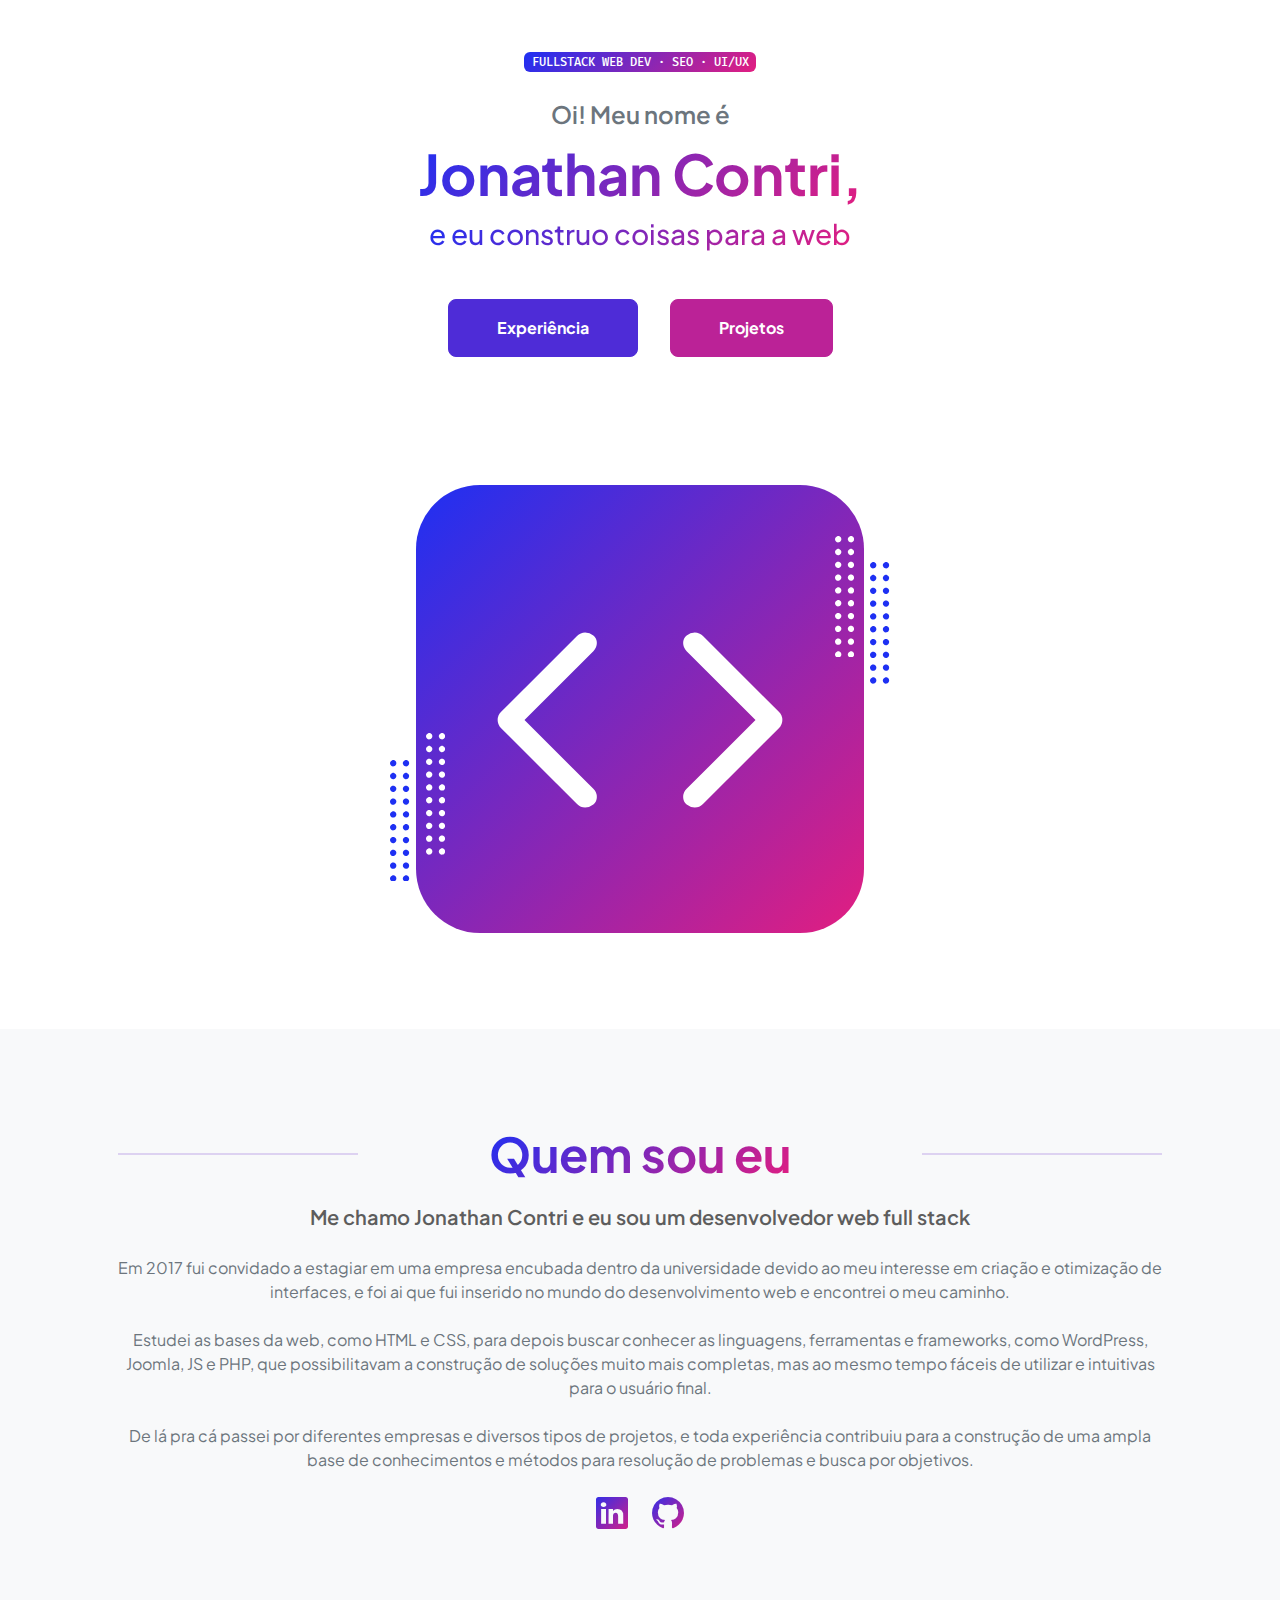
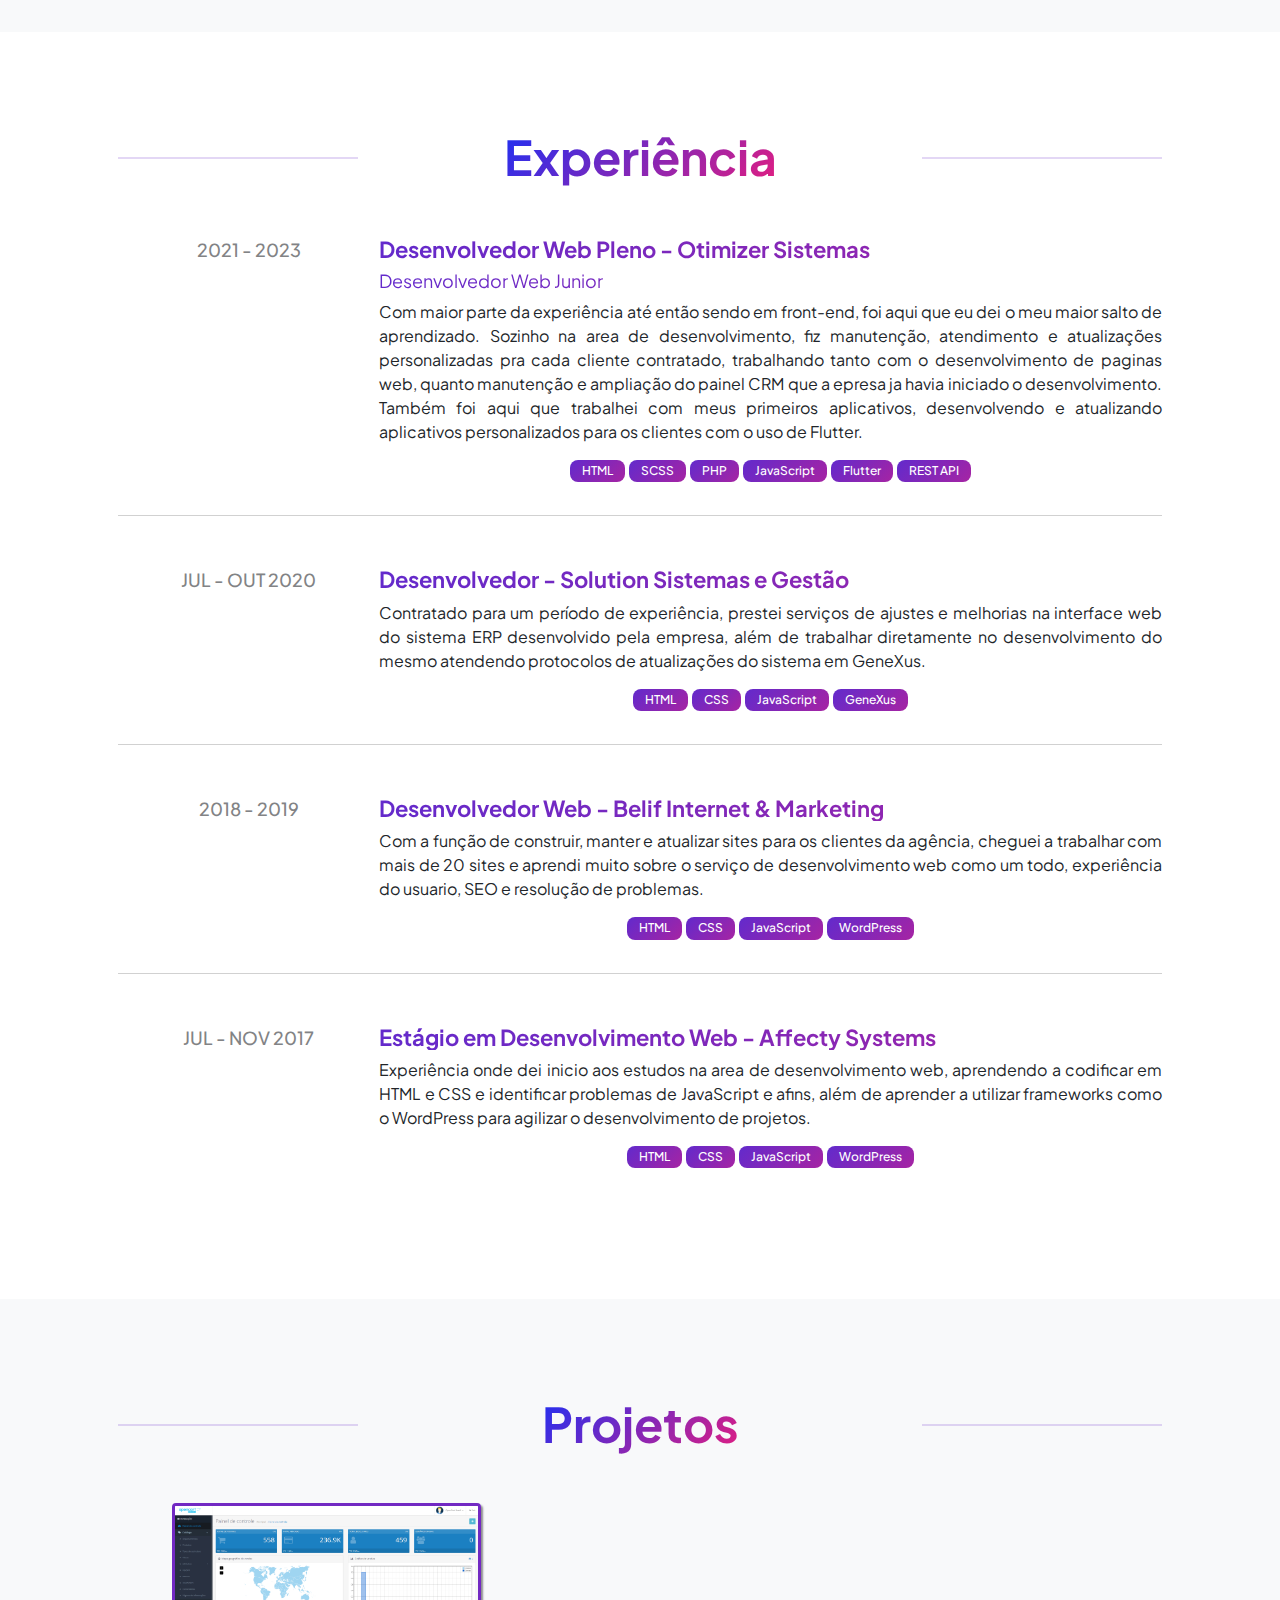
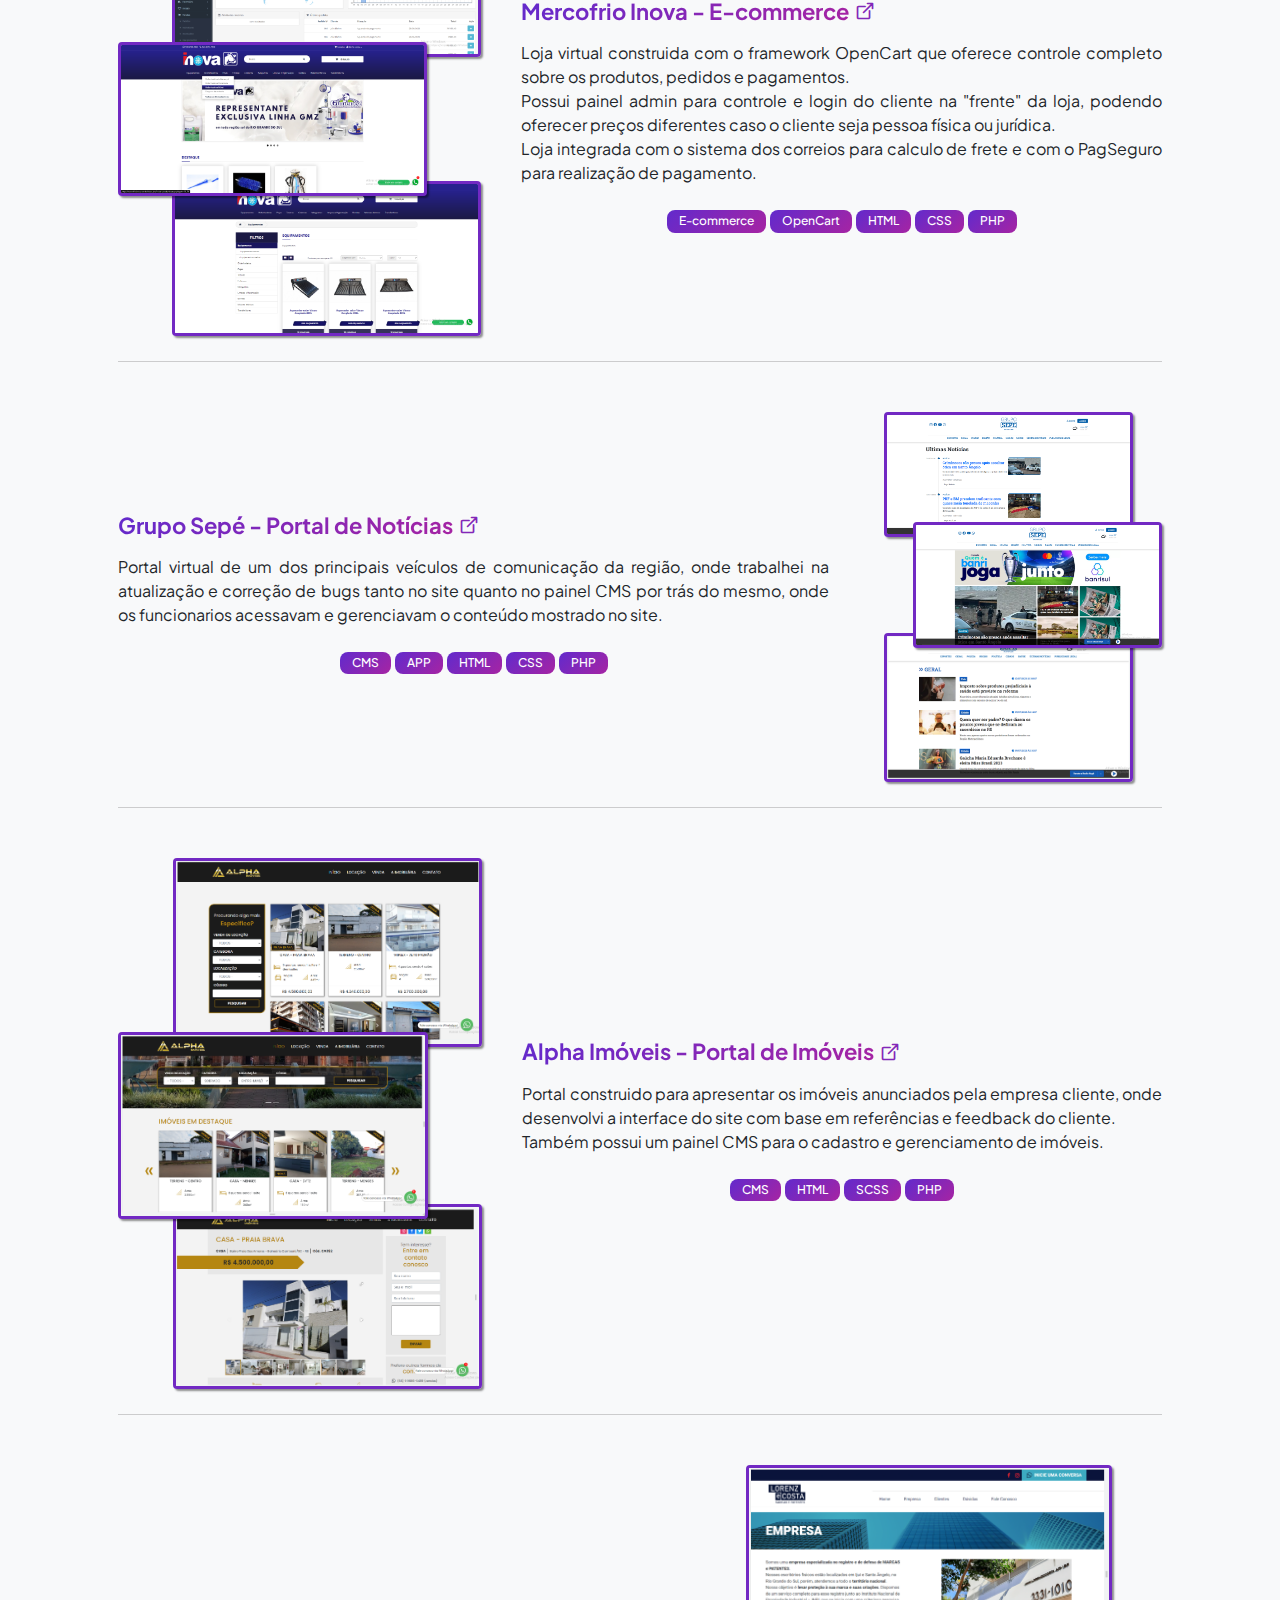
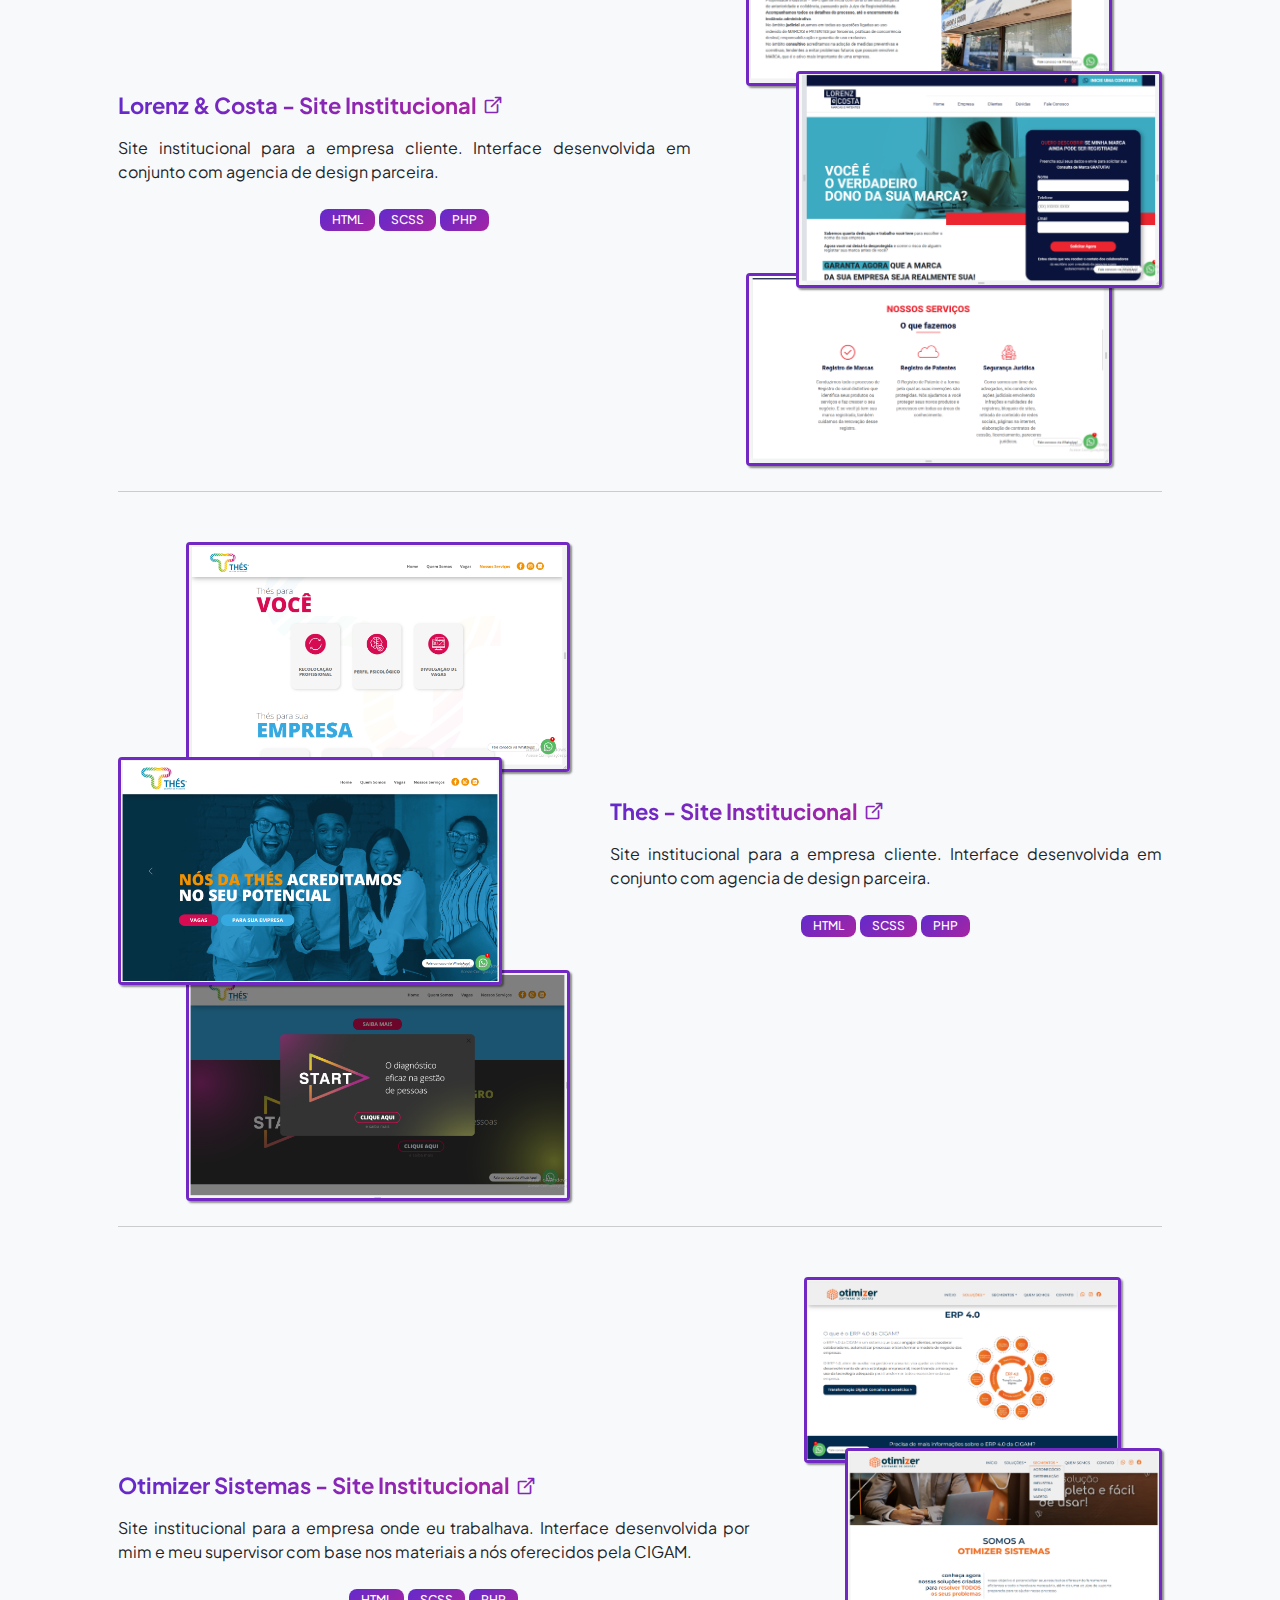
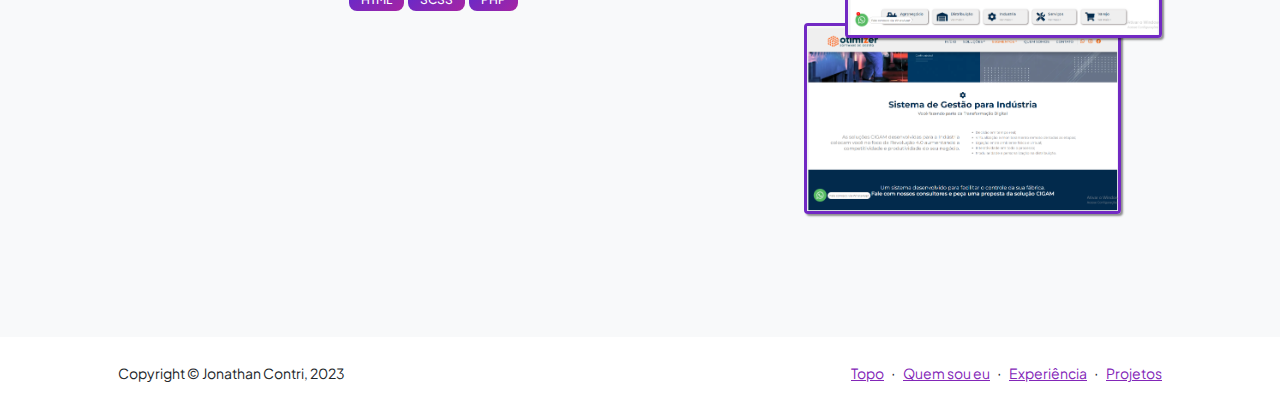
==== commit c1eea1e9: "css" ====
--- a/index.html
+++ b/index.html
@@ -411,7 +411,7 @@
                                         <div class="project-info">
                                             <a href="https://otimizersistemas.com.br/" target="_blank"><h4 class="project-title">Otimizer Sistemas - Site Institucional</h4><i class="bi bi-box-arrow-up-right"></i></a>
                                             <p class="project-description">
-                                                Site institucional para a empresa em que eu trabalhava. Interface desenvolvida por mim e meu supervisor com base nos materiais a nós oferecidos pela CIGAM ao nos tornarmos representantes.
+                                                Site institucional para a empresa onde eu trabalhava. Interface desenvolvida por mim e meu supervisor com base nos materiais a nós oferecidos pela CIGAM.
                                             </p>
                                             <div class="project-tags">
                                                 <h6 class="project-tag">HTML</h6>
--- a/css/custom.css
+++ b/css/custom.css
@@ -215,10 +215,18 @@
           align-items: center;
   gap: 8px;
   margin-bottom: 12px;
+  border-bottom: 0px solid #7229c3;
+  -webkit-transition: 250ms;
+  transition: 250ms;
 }
 
 #projects .projects-list .projects-item .project-info a .bi::before, #projects .projects-list .projects-item .project-info a [class*=" bi-"]::before {
   font-weight: 900 !important;
+}
+
+#projects .projects-list .projects-item .project-info a:hover {
+  color: #7229c3;
+  border-bottom: 1px solid #7229c3;
 }
 
 #projects .projects-list .projects-item .project-title {
@@ -232,6 +240,7 @@
 
 #projects .projects-list .projects-item .project-description {
   text-align: justify;
+  margin: 5px 0 25px 0;
 }
 
 #projects .projects-list .projects-item .project-tags {
